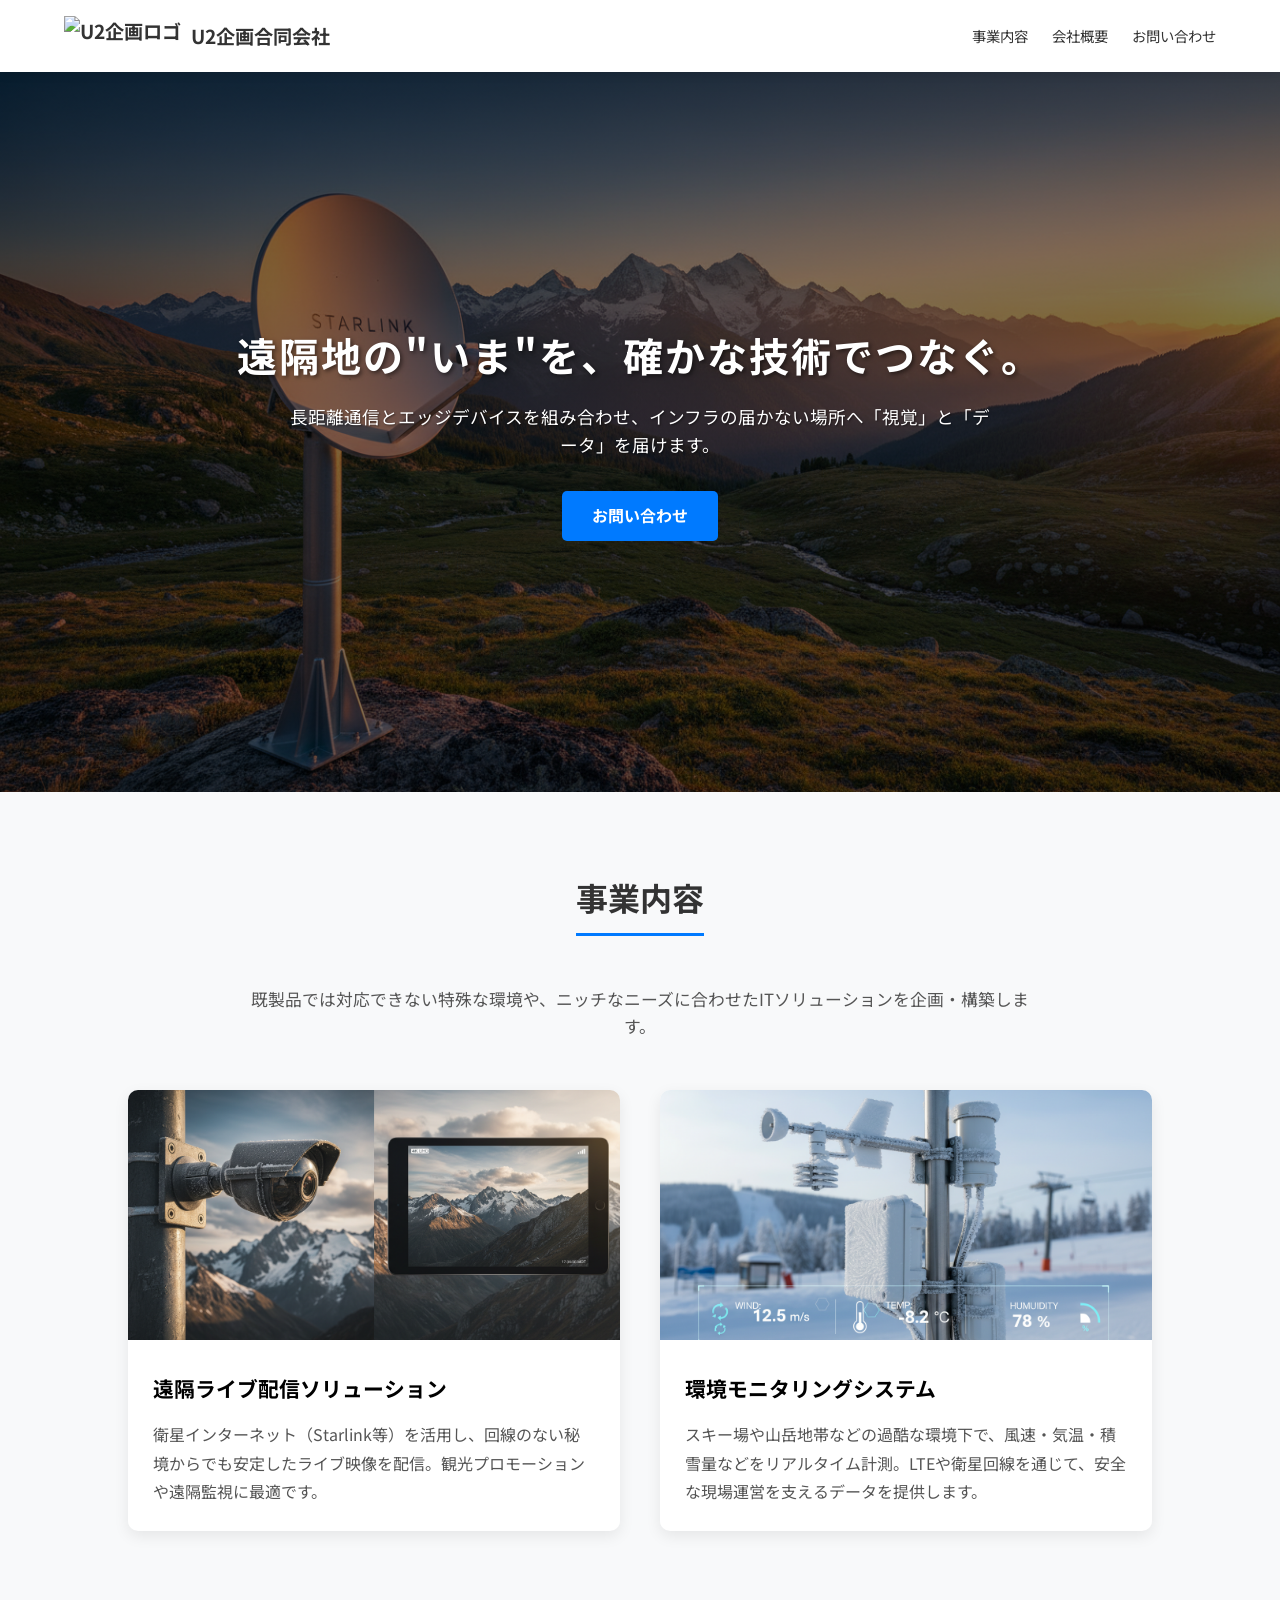
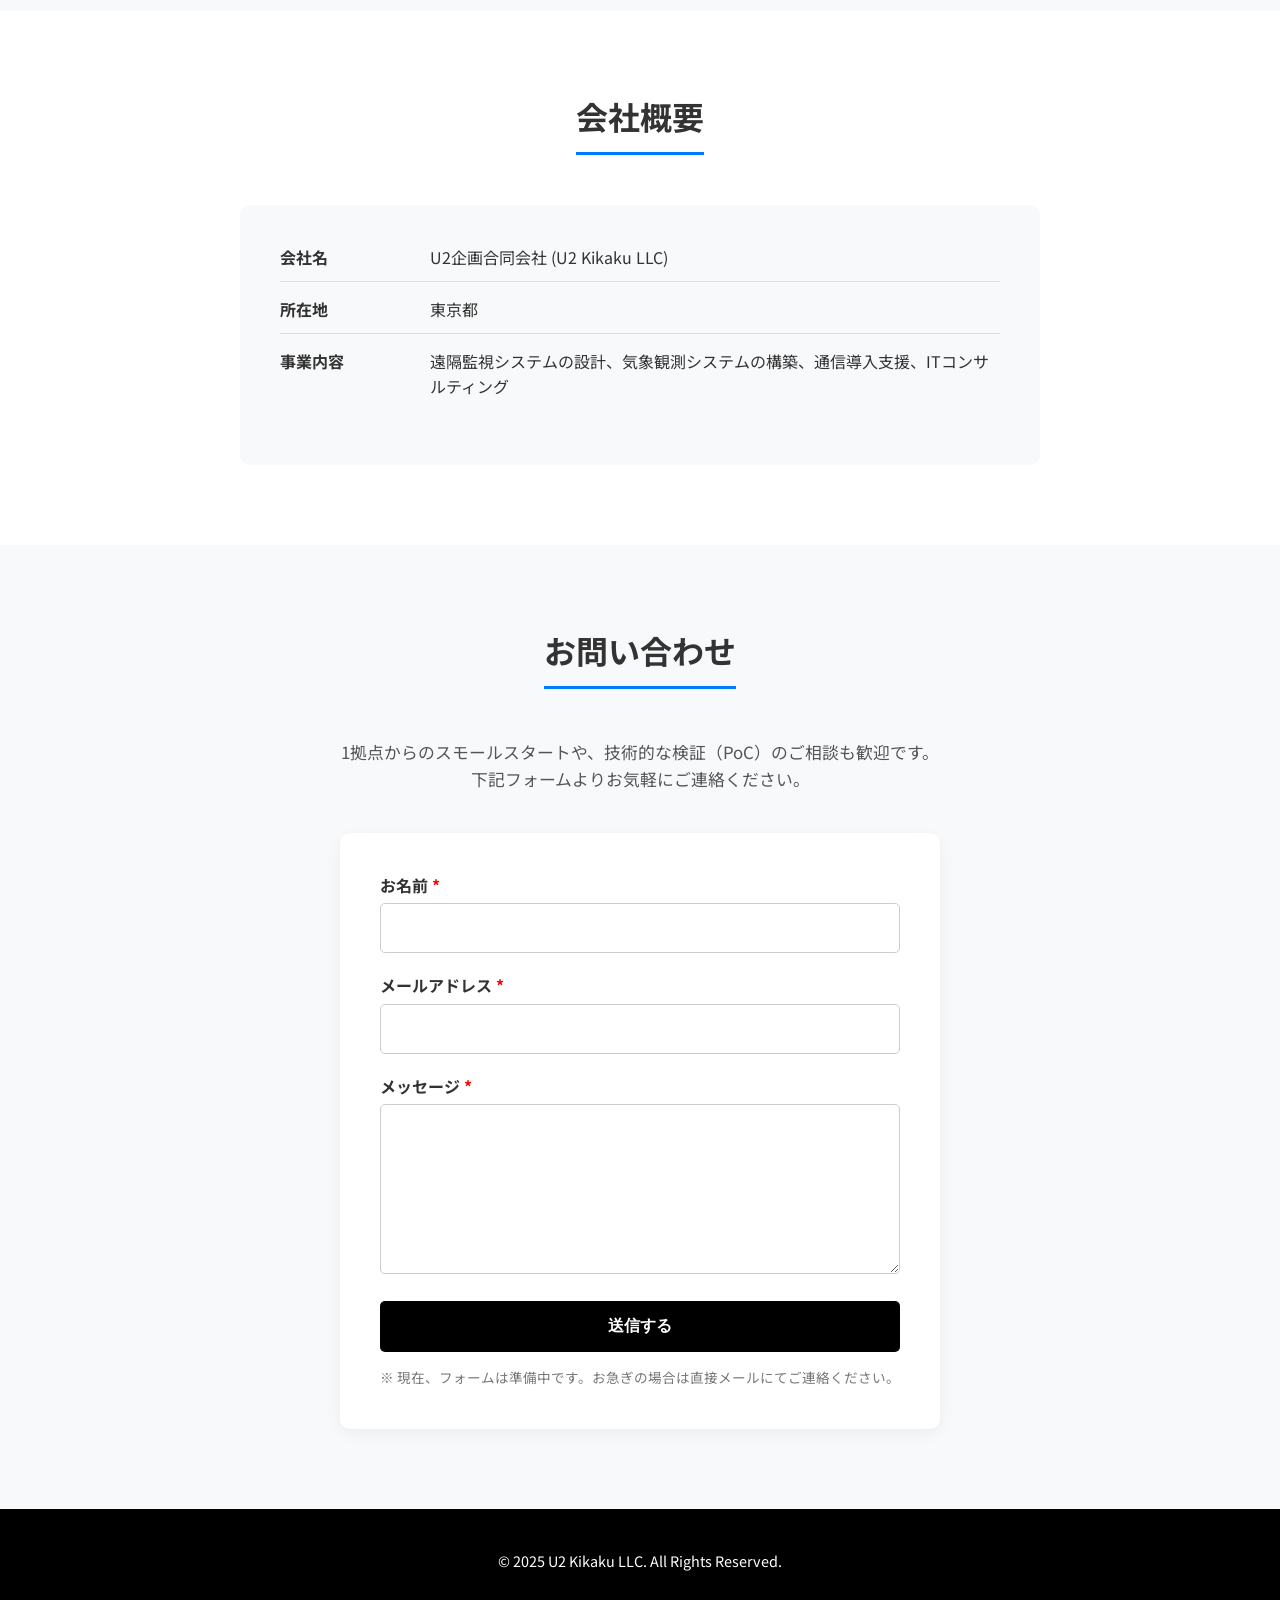
==== index.html @ 7c8ee4ed "Tweak Wording" ====
<!DOCTYPE html>
<html lang="ja">
<head>
    <meta charset="UTF-8">
    <meta name="viewport" content="width=device-width, initial-scale=1.0">
    <meta name="description" content="U2企画合同会社 - 遠隔地での長距離通信、ライブ配信、環境モニタリングシステムの企画・構築">
    <title>U2企画合同会社 | 遠隔映像・センサーソリューション</title>
    <link rel="preconnect" href="https://fonts.googleapis.com">
    <link rel="preconnect" href="https://fonts.gstatic.com" crossorigin>
    <link href="https://fonts.googleapis.com/css2?family=Noto+Sans+JP:wght@400;700&display=swap" rel="stylesheet">
    <style>
        :root {
            --primary-color: #000000;
            --accent-color: #007AFF;
            --text-color: #333;
            --light-bg: #f8f9fa;
        }

        * { margin: 0; padding: 0; box-sizing: border-box; }
        body { font-family: 'Noto Sans JP', sans-serif; line-height: 1.6; color: var(--text-color); scroll-behavior: smooth; }

        /* Header */
        header {
            display: flex;
            justify-content: space-between;
            align-items: center;
            padding: 1rem 5%;
            background: #fff;
            position: sticky;
            top: 0;
            z-index: 1000;
            box-shadow: 0 2px 10px rgba(0,0,0,0.1);
        }
        .logo-area { display: flex; align-items: center; gap: 10px; font-weight: bold; font-size: 1.2rem; }
        .logo-area img { height: 40px; }
        nav a { text-decoration: none; color: var(--text-color); margin-left: 20px; font-size: 0.9rem; transition: color 0.3s; }
        nav a:hover { color: var(--accent-color); }

        /* Hero */
        .hero {
            height: 80vh;
            background: linear-gradient(rgba(0,0,0,0.5), rgba(0,0,0,0.5)), url('generated_image_1766397433_0.png');
            background-size: cover;
            background-position: center;
            display: flex;
            flex-direction: column;
            justify-content: center;
            align-items: center;
            color: #fff;
            text-align: center;
            padding: 0 20px;
        }
        .hero h1 { font-size: 2.5rem; margin-bottom: 1rem; letter-spacing: 2px; text-shadow: 2px 2px 4px rgba(0,0,0,0.5); }
        .hero p { font-size: 1.1rem; max-width: 700px; margin-bottom: 2rem; text-shadow: 1px 1px 2px rgba(0,0,0,0.5); }
        .btn { background: var(--accent-color); color: #fff; padding: 12px 30px; text-decoration: none; border-radius: 5px; font-weight: bold; transition: 0.3s; display: inline-block; }
        .btn:hover { background: #0056b3; transform: translateY(-2px); box-shadow: 0 5px 15px rgba(0,122,255,0.3); }

        /* Sections */
        section { padding: 80px 10%; }
        .section-title { text-align: center; margin-bottom: 50px; }
        .section-title h2 { font-size: 2rem; display: inline-block; border-bottom: 3px solid var(--accent-color); padding-bottom: 10px; }
        .section-intro { text-align: center; max-width: 800px; margin: 0 auto 50px; font-size: 1.05rem; color: #555; }

        /* Services Grid */
        .services-grid { display: grid; grid-template-columns: repeat(auto-fit, minmax(300px, 1fr)); gap: 40px; }
        .service-card { background: #fff; border-radius: 10px; overflow: hidden; box-shadow: 0 5px 15px rgba(0,0,0,0.08); transition: 0.3s; }
        .service-card:hover { transform: translateY(-5px); box-shadow: 0 10px 25px rgba(0,0,0,0.15); }
        .service-img { width: 100%; height: 250px; object-fit: cover; }
        .service-content { padding: 25px; }
        .service-content h3 { margin-bottom: 15px; color: var(--primary-color); font-size: 1.3rem; }
        .service-content p { line-height: 1.8; color: #555; }

        /* About */
        #about { background: #fff; }
        .about-box { background: var(--light-bg); padding: 40px; border-radius: 10px; max-width: 800px; margin: 0 auto; }
        .about-row { display: flex; margin-bottom: 15px; border-bottom: 1px solid #ddd; padding-bottom: 10px; }
        .about-row:last-child { border-bottom: none; }
        .about-label { width: 150px; font-weight: bold; flex-shrink: 0; }
        .about-value { flex: 1; }

        /* Contact */
        #contact { background: var(--light-bg); }
        .contact-intro { text-align: center; max-width: 700px; margin: 0 auto 40px; font-size: 1.05rem; color: #555; }
        .contact-form { max-width: 600px; margin: 0 auto; background: #fff; padding: 40px; border-radius: 10px; box-shadow: 0 5px 15px rgba(0,0,0,0.05); }
        .form-group { margin-bottom: 20px; }
        .form-group label { display: block; margin-bottom: 5px; font-weight: bold; }
        .form-group input, .form-group textarea { width: 100%; padding: 12px; border: 1px solid #ccc; border-radius: 5px; font-family: 'Noto Sans JP', sans-serif; font-size: 1rem; transition: border-color 0.3s; }
        .form-group input:focus, .form-group textarea:focus { outline: none; border-color: var(--accent-color); }
        .submit-btn { width: 100%; background: var(--primary-color); color: #fff; border: none; padding: 15px; border-radius: 5px; cursor: pointer; font-size: 1rem; font-weight: bold; transition: 0.3s; }
        .submit-btn:hover { background: #333; }
        .form-note { margin-top: 15px; font-size: 0.85rem; color: #777; text-align: center; }

        footer { text-align: center; padding: 40px; background: var(--primary-color); color: #fff; font-size: 0.9rem; }

        @media (max-width: 768px) {
            header { flex-direction: column; gap: 15px; padding: 1rem; }
            nav { display: flex; gap: 15px; }
            nav a { margin-left: 0; }
            .hero h1 { font-size: 1.8rem; }
            .hero p { font-size: 1rem; }
            section { padding: 60px 5%; }
            .about-row { flex-direction: column; }
            .about-label { width: 100%; margin-bottom: 5px; }
            .contact-form { padding: 30px 20px; }
        }
    </style>
</head>
<body>

    <header>
        <div class="logo-area">
            <img src="Logo.png" alt="U2企画ロゴ">
            <span>U2企画合同会社</span>
        </div>
        <nav>
            <a href="#services">事業内容</a>
            <a href="#about">会社概要</a>
            <a href="#contact">お問い合わせ</a>
        </nav>
    </header>

    <section class="hero">
        <h1>遠隔地の"いま"を、確かな技術でつなぐ。</h1>
        <p>長距離通信とエッジデバイスを組み合わせ、インフラの届かない場所へ「視覚」と「データ」を届けます。</p>
        <a href="#contact" class="btn">お問い合わせ</a>
    </section>

    <section id="services" style="background-color: var(--light-bg);">
        <div class="section-title">
            <h2>事業内容</h2>
        </div>
        <p class="section-intro">既製品では対応できない特殊な環境や、ニッチなニーズに合わせたITソリューションを企画・構築します。</p>
        <div class="services-grid">
            <!-- Service 1 -->
            <div class="service-card">
                <img src="generated_image_1766397460_0.png" alt="遠隔ライブ配信" class="service-img">
                <div class="service-content">
                    <h3>遠隔ライブ配信ソリューション</h3>
                    <p>衛星インターネット（Starlink等）を活用し、回線のない秘境からでも安定したライブ映像を配信。観光プロモーションや遠隔監視に最適です。</p>
                </div>
            </div>
            <!-- Service 2 -->
            <div class="service-card">
                <img src="generated_image_1766397485_0.png" alt="環境モニタリング" class="service-img">
                <div class="service-content">
                    <h3>環境モニタリングシステム</h3>
                    <p>スキー場や山岳地帯などの過酷な環境下で、風速・気温・積雪量などをリアルタイム計測。LTEや衛星回線を通じて、安全な現場運営を支えるデータを提供します。</p>
                </div>
            </div>
        </div>
    </section>

    <section id="about">
        <div class="section-title">
            <h2>会社概要</h2>
        </div>
        <div class="about-box">
            <div class="about-row">
                <div class="about-label">会社名</div>
                <div class="about-value">U2企画合同会社 (U2 Kikaku LLC)</div>
            </div>
            <div class="about-row">
                <div class="about-label">所在地</div>
                <div class="about-value">東京都</div>
            </div>
            <div class="about-row">
                <div class="about-label">事業内容</div>
                <div class="about-value">遠隔監視システムの設計、気象観測システムの構築、通信導入支援、ITコンサルティング</div>
            </div>
        </div>
    </section>

    <section id="contact">
        <div class="section-title">
            <h2>お問い合わせ</h2>
        </div>
        <p class="contact-intro">1拠点からのスモールスタートや、技術的な検証（PoC）のご相談も歓迎です。<br>下記フォームよりお気軽にご連絡ください。</p>
        <div class="contact-form">
            <form action="#" method="post">
                <div class="form-group">
                    <label for="name">お名前 <span style="color: red;">*</span></label>
                    <input type="text" id="name" name="name" required>
                </div>
                <div class="form-group">
                    <label for="email">メールアドレス <span style="color: red;">*</span></label>
                    <input type="email" id="email" name="email" required>
                </div>
                <div class="form-group">
                    <label for="message">メッセージ <span style="color: red;">*</span></label>
                    <textarea id="message" name="message" rows="6" required></textarea>
                </div>
                <button type="submit" class="submit-btn">送信する</button>
                <p class="form-note">※ 現在、フォームは準備中です。お急ぎの場合は直接メールにてご連絡ください。</p>
            </form>
        </div>
    </section>

    <footer>
        <p>© 2025 U2 Kikaku LLC. All Rights Reserved.</p>
    </footer>

</body>
</html>
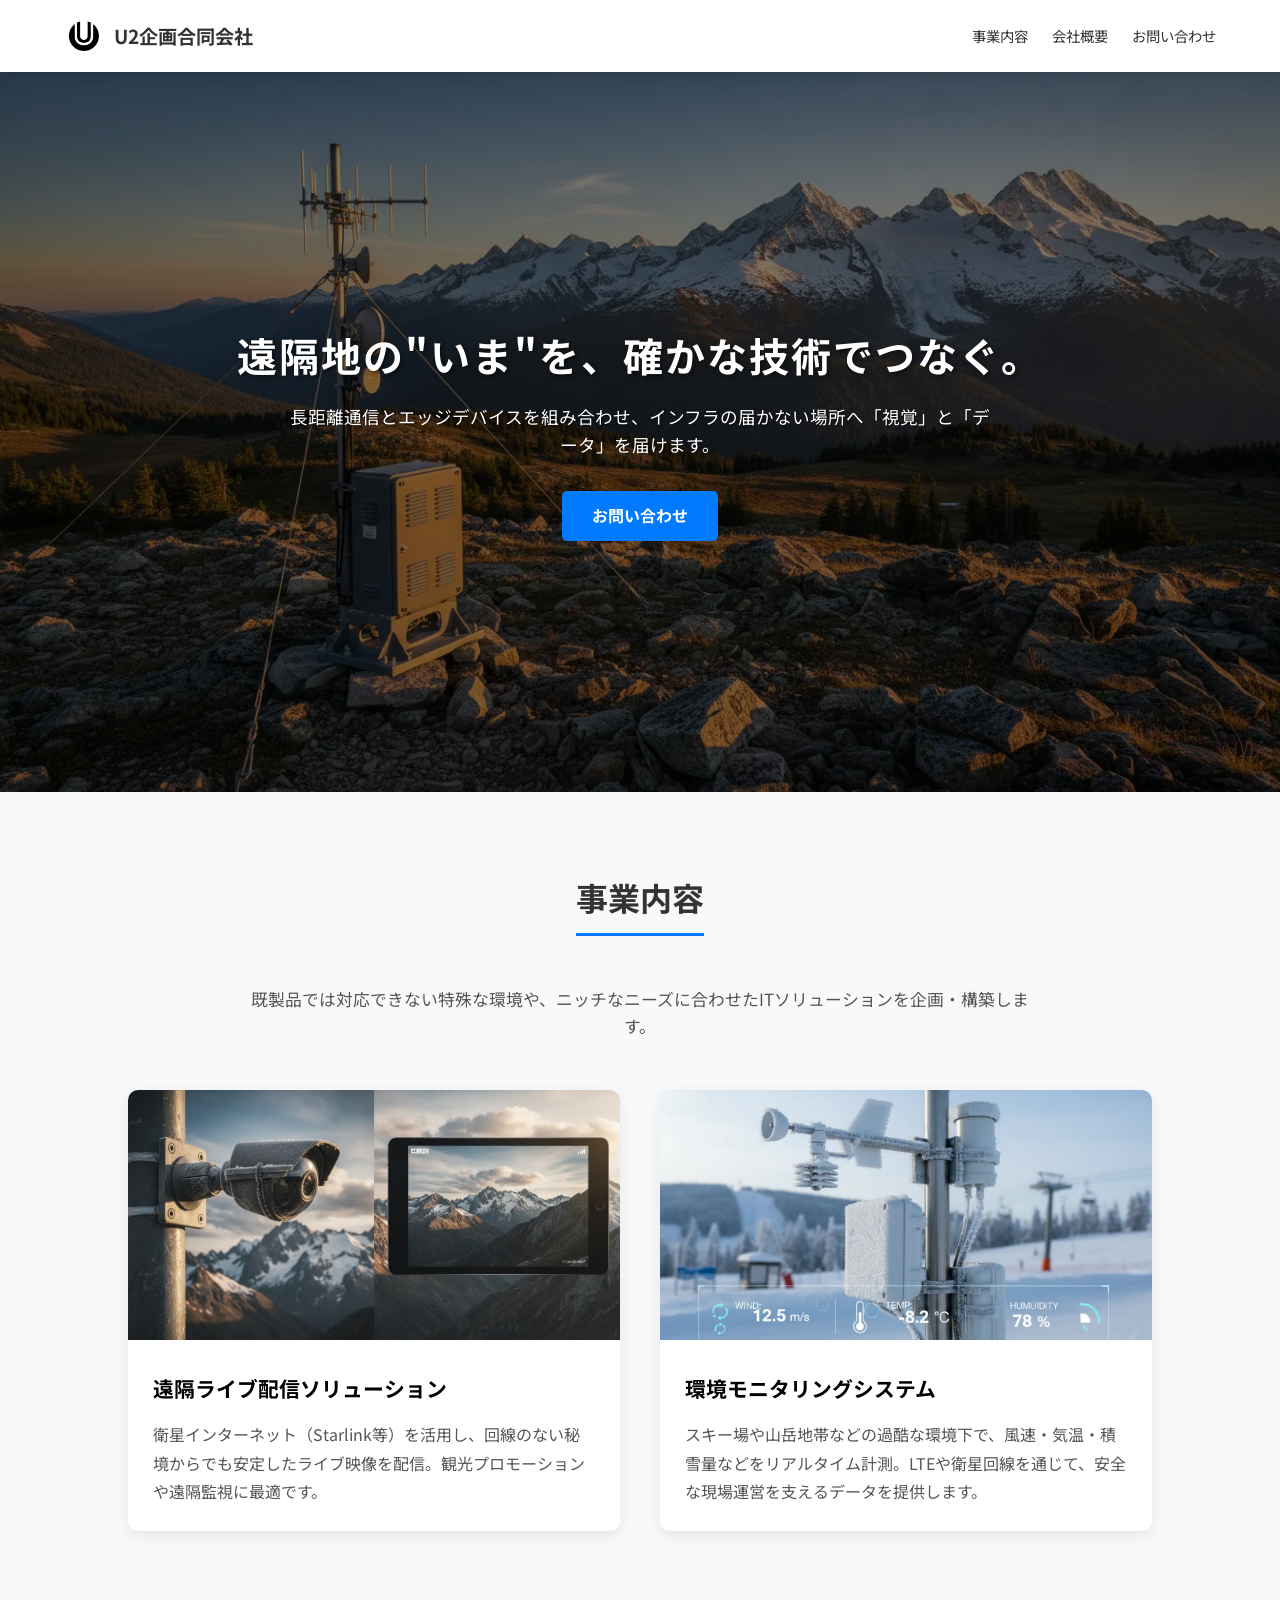
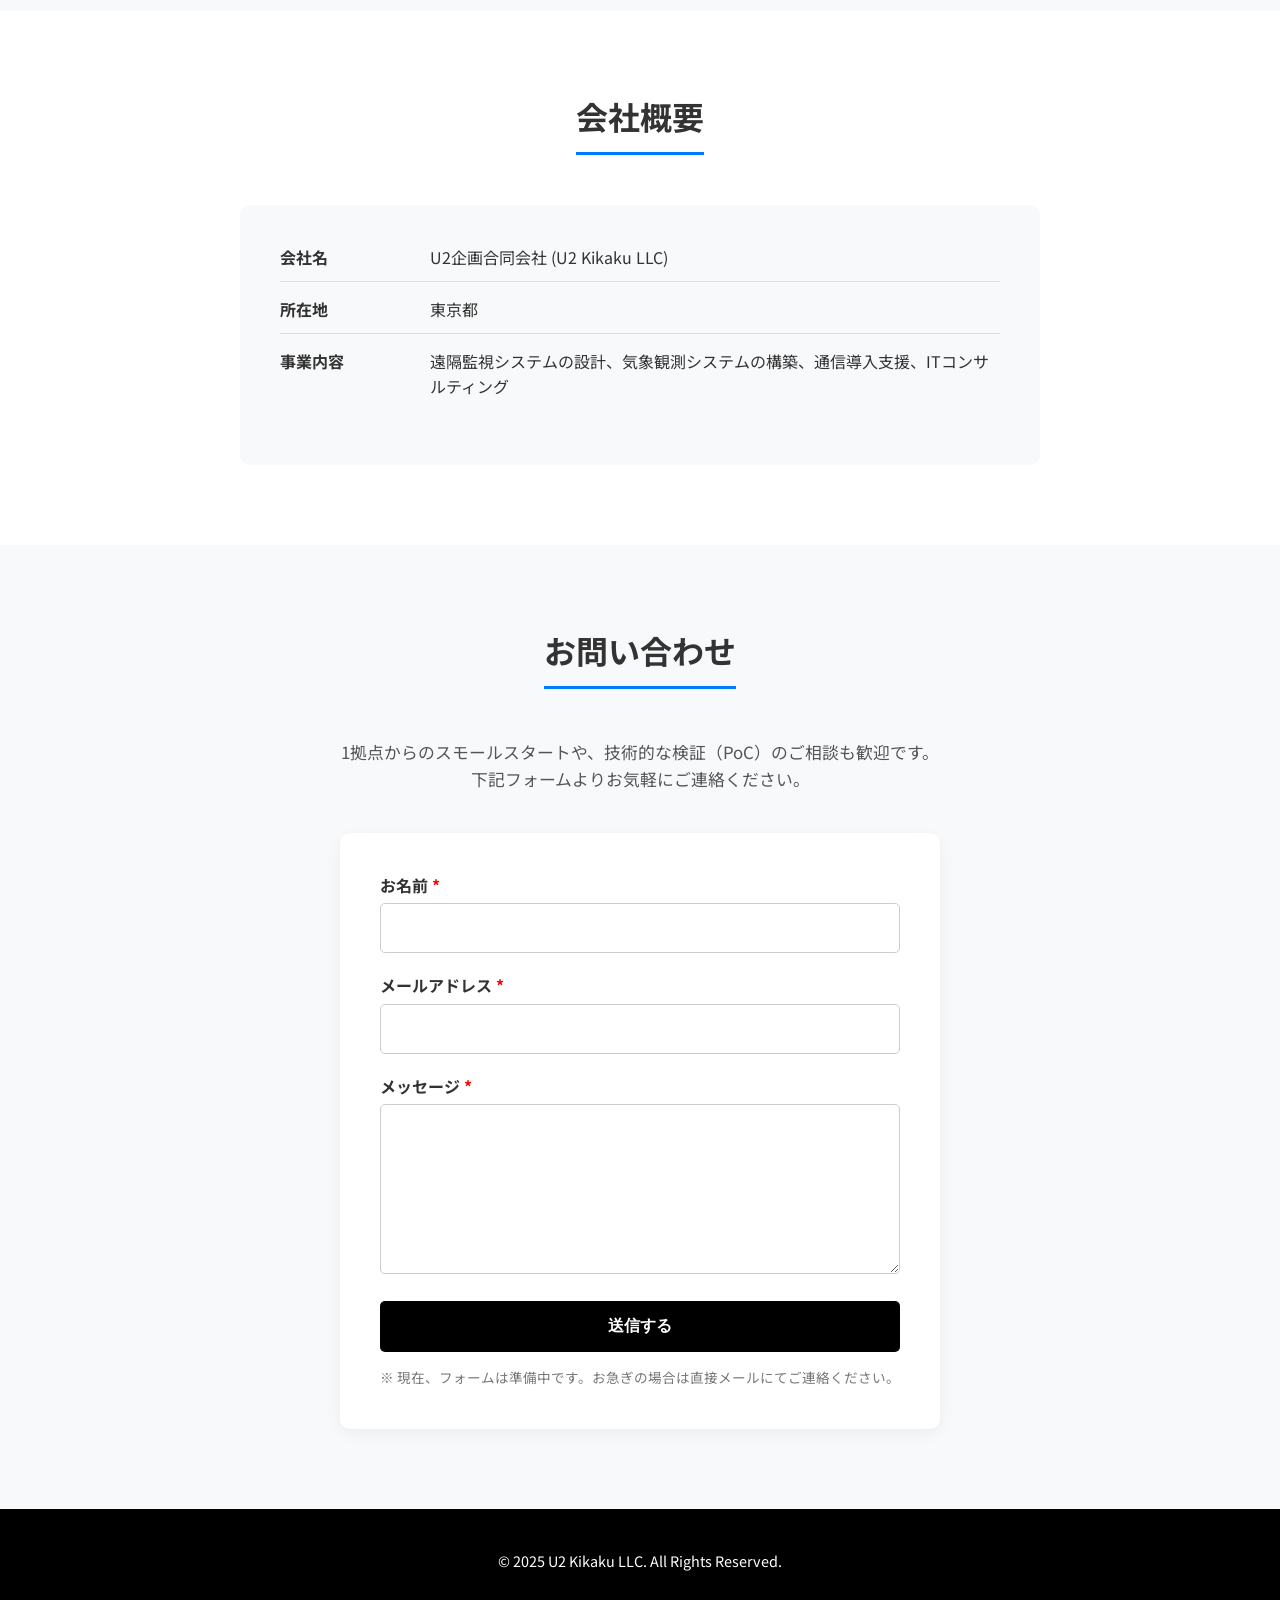
==== commit 4830d143: "Update index.html" ====
--- a/index.html
+++ b/index.html
@@ -39,7 +39,7 @@
         /* Hero */
         .hero {
             height: 80vh;
-            background: linear-gradient(rgba(0,0,0,0.5), rgba(0,0,0,0.5)), url('generated_image_1766397433_0.png');
+            background: linear-gradient(rgba(0,0,0,0.5), rgba(0,0,0,0.5)), url('Hero.webp');
             background-size: cover;
             background-position: center;
             display: flex;
@@ -109,7 +109,7 @@
 
     <header>
         <div class="logo-area">
-            <img src="Logo.png" alt="U2企画ロゴ">
+            <img src="Logo.webp" alt="U2企画ロゴ">
             <span>U2企画合同会社</span>
         </div>
         <nav>
@@ -133,7 +133,7 @@
         <div class="services-grid">
             <!-- Service 1 -->
             <div class="service-card">
-                <img src="generated_image_1766397460_0.png" alt="遠隔ライブ配信" class="service-img">
+                <img src="Camera.webp" alt="遠隔ライブ配信" class="service-img">
                 <div class="service-content">
                     <h3>遠隔ライブ配信ソリューション</h3>
                     <p>衛星インターネット（Starlink等）を活用し、回線のない秘境からでも安定したライブ映像を配信。観光プロモーションや遠隔監視に最適です。</p>
@@ -141,7 +141,7 @@
             </div>
             <!-- Service 2 -->
             <div class="service-card">
-                <img src="generated_image_1766397485_0.png" alt="環境モニタリング" class="service-img">
+                <img src="Weather.webp" alt="環境モニタリング" class="service-img">
                 <div class="service-content">
                     <h3>環境モニタリングシステム</h3>
                     <p>スキー場や山岳地帯などの過酷な環境下で、風速・気温・積雪量などをリアルタイム計測。LTEや衛星回線を通じて、安全な現場運営を支えるデータを提供します。</p>
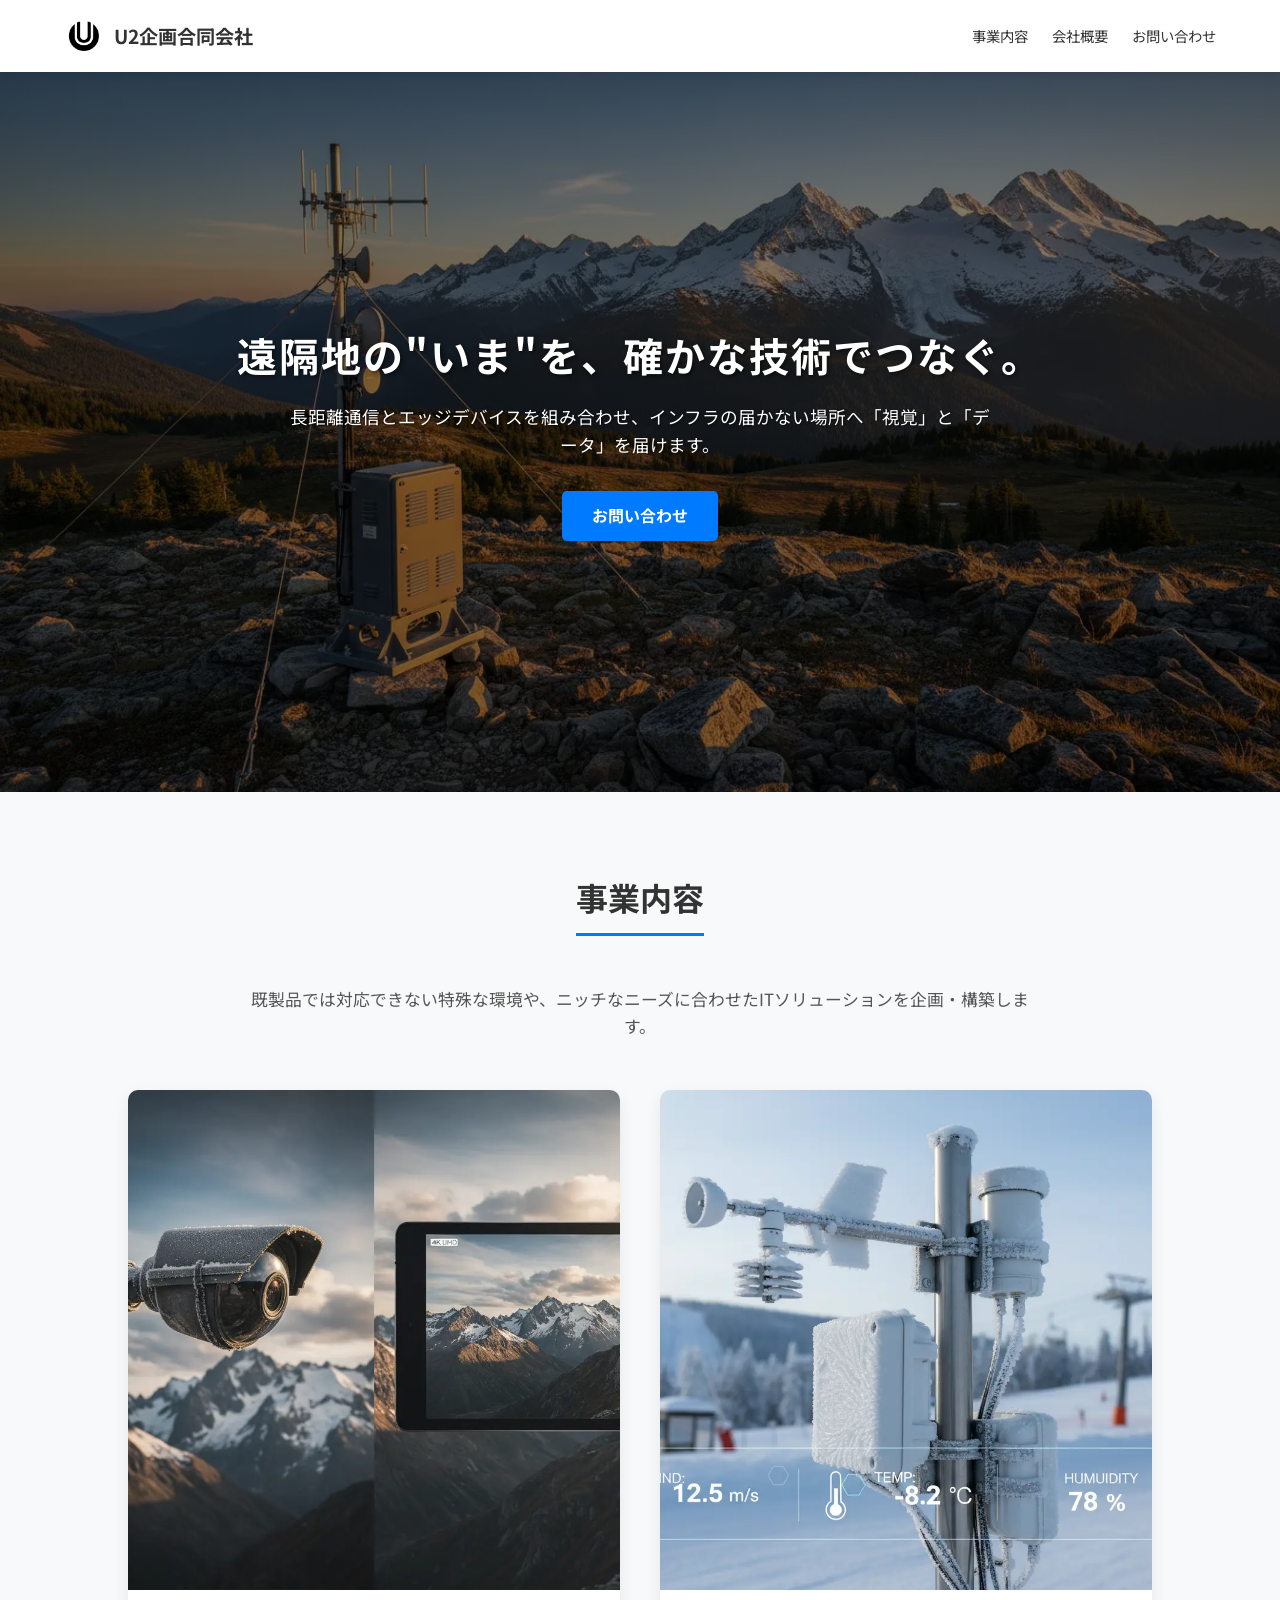
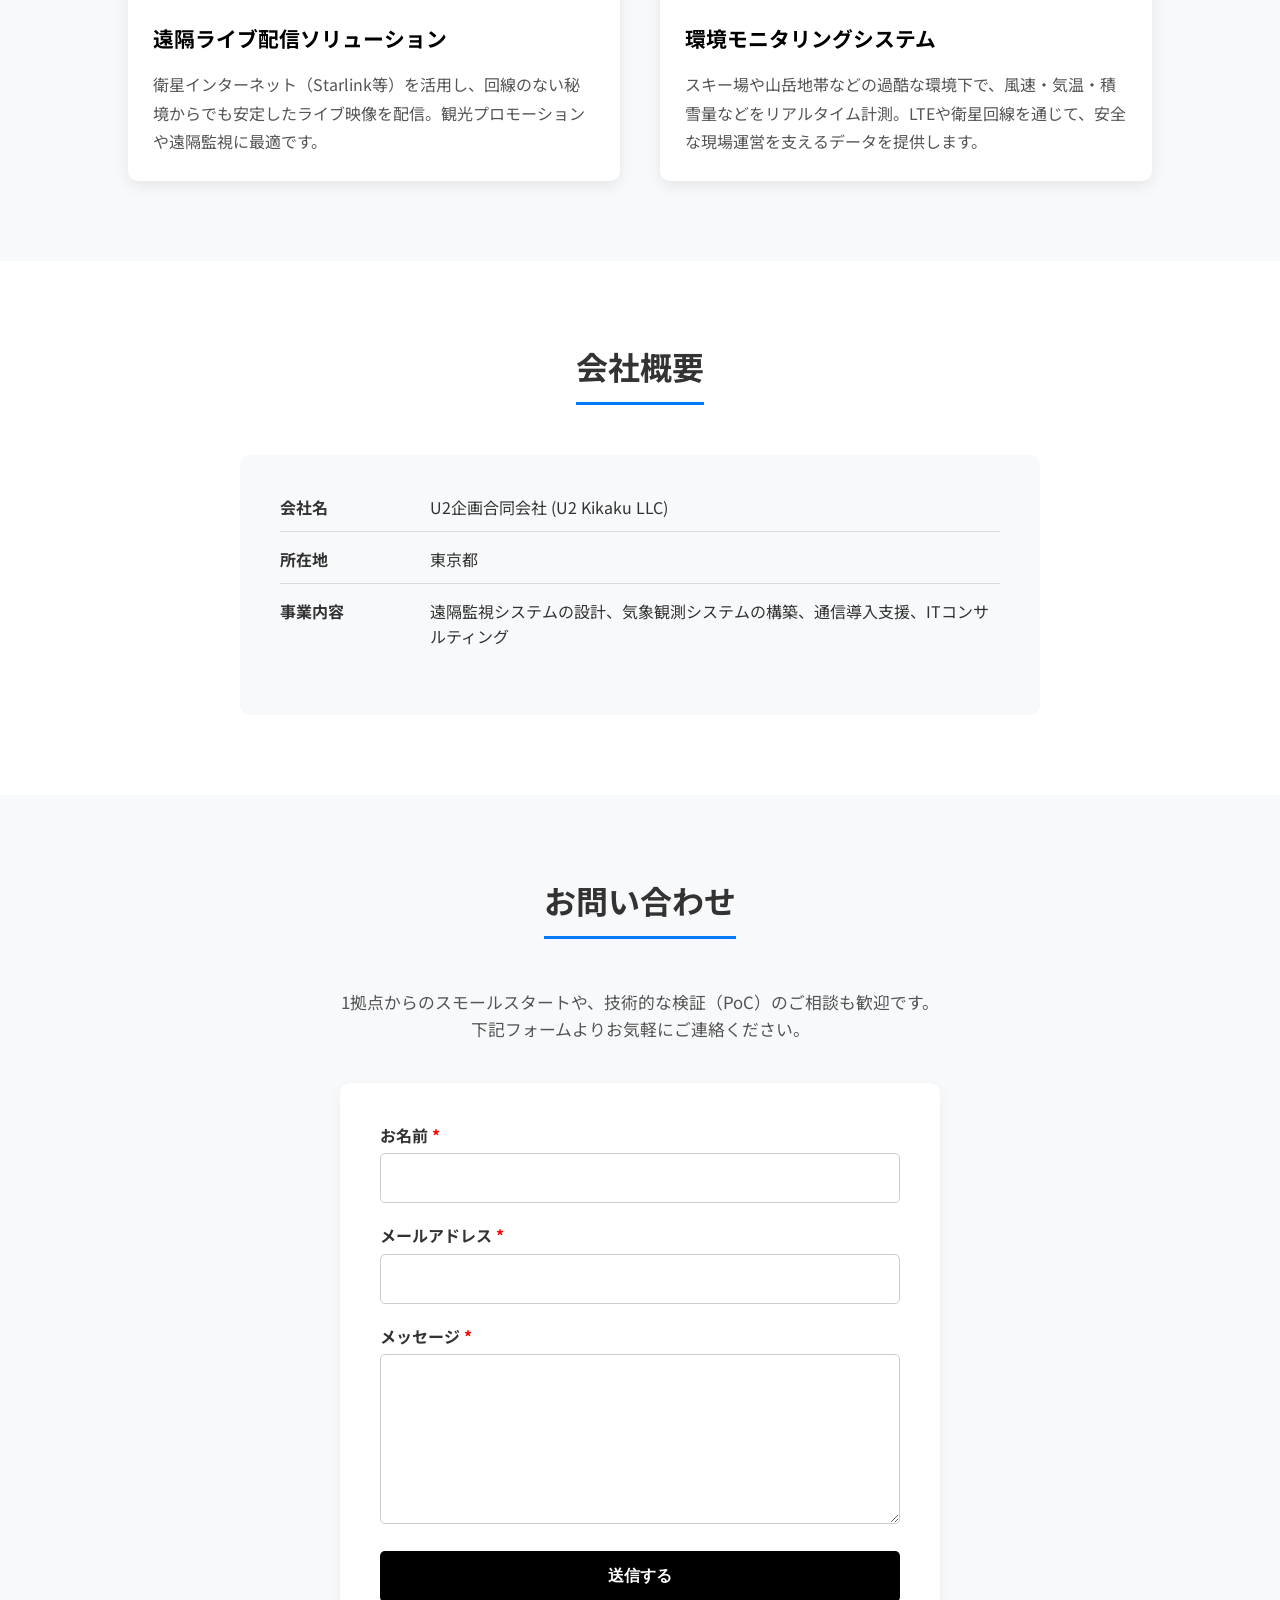
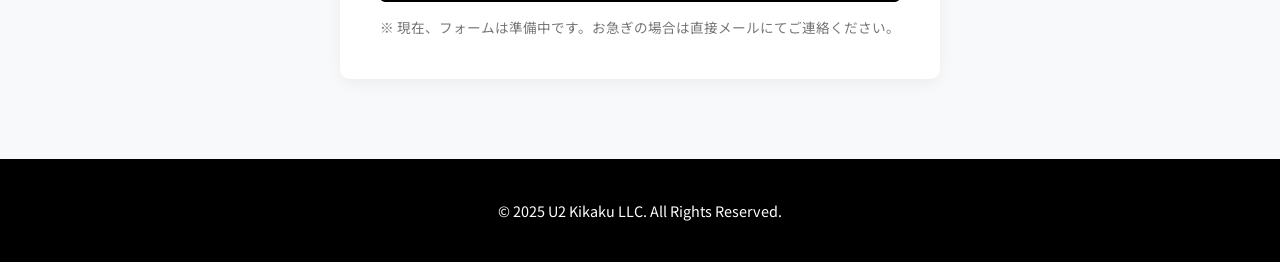
==== commit 34a35db9: "Update index.html" ====
--- a/index.html
+++ b/index.html
@@ -65,7 +65,7 @@
         .services-grid { display: grid; grid-template-columns: repeat(auto-fit, minmax(300px, 1fr)); gap: 40px; }
         .service-card { background: #fff; border-radius: 10px; overflow: hidden; box-shadow: 0 5px 15px rgba(0,0,0,0.08); transition: 0.3s; }
         .service-card:hover { transform: translateY(-5px); box-shadow: 0 10px 25px rgba(0,0,0,0.15); }
-        .service-img { width: 100%; height: 250px; object-fit: cover; }
+        .service-img { width: 100%; height: 500px; object-fit: cover; }
         .service-content { padding: 25px; }
         .service-content h3 { margin-bottom: 15px; color: var(--primary-color); font-size: 1.3rem; }
         .service-content p { line-height: 1.8; color: #555; }
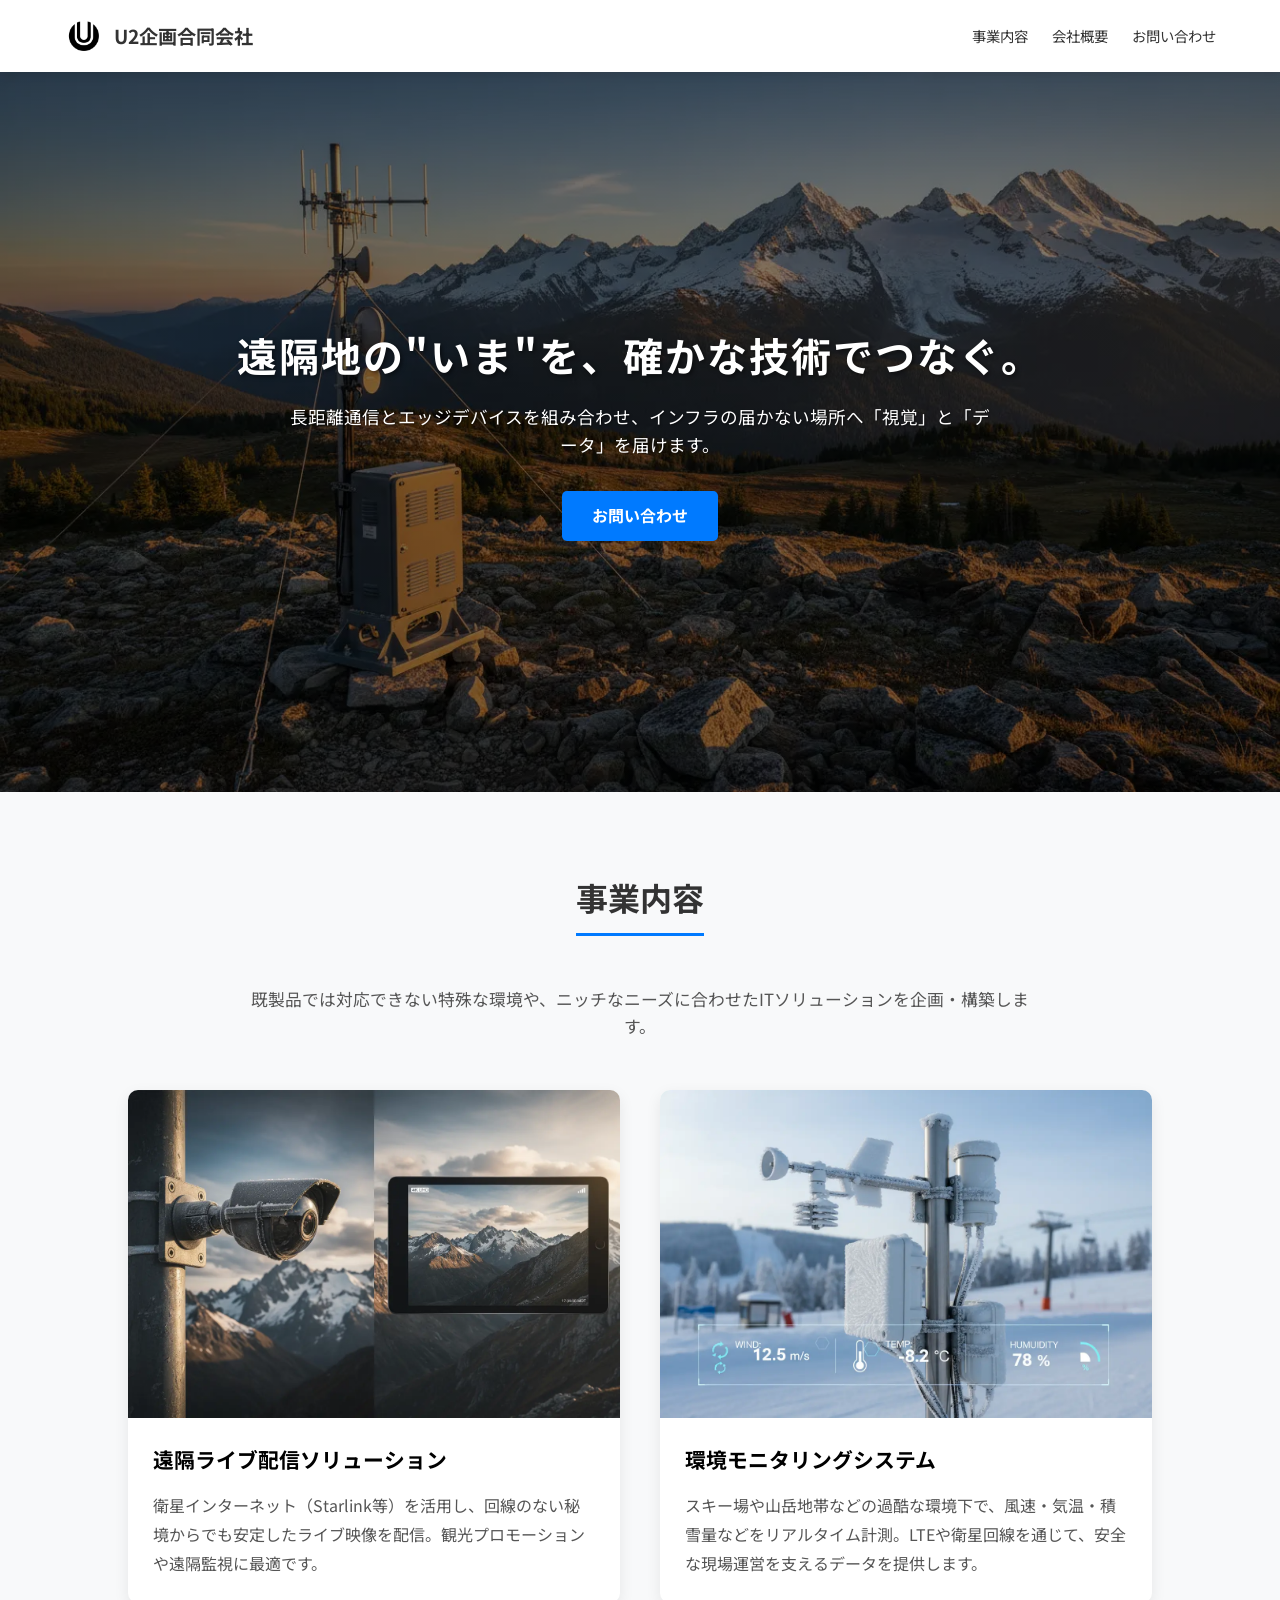
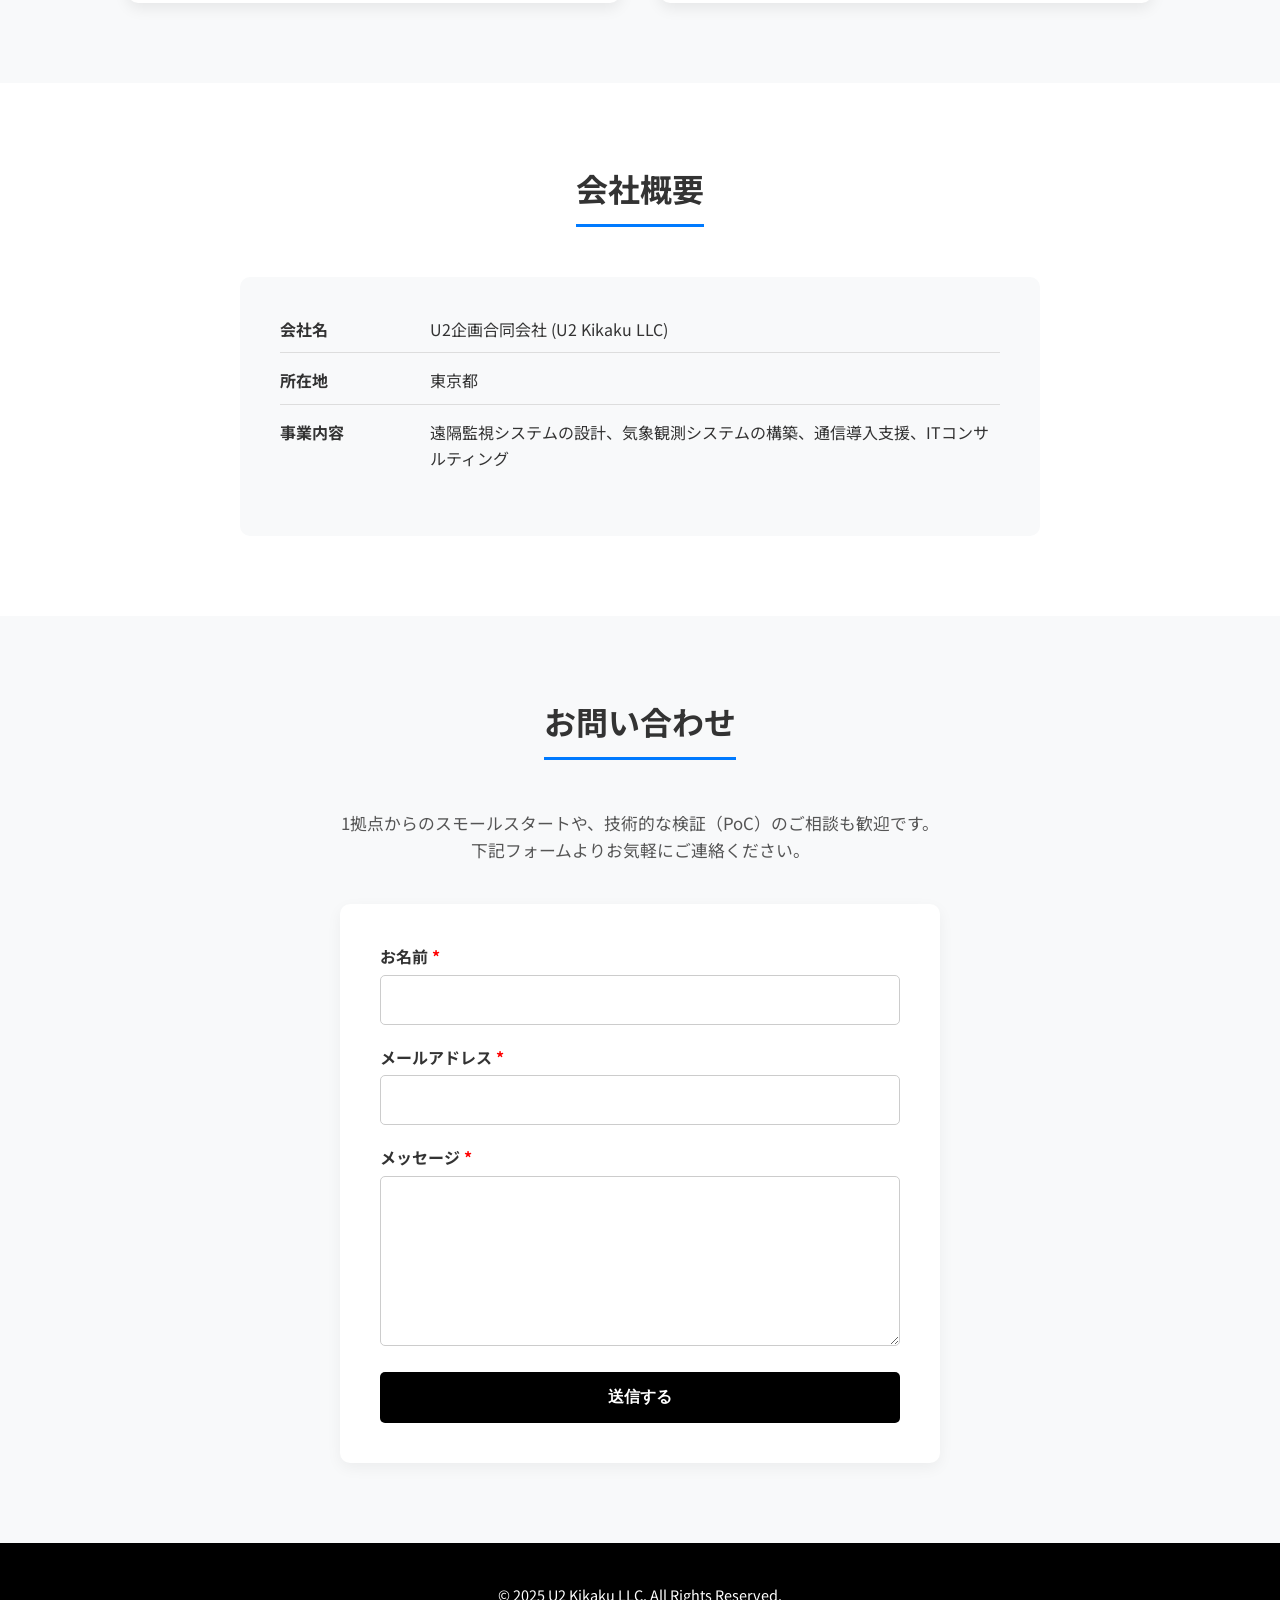
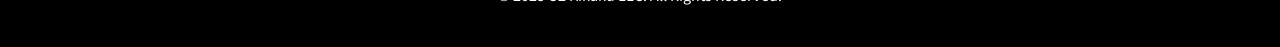
==== commit 1841cbe4: "Adjust image sizes" ====
--- a/index.html
+++ b/index.html
@@ -5,6 +5,10 @@
     <meta name="viewport" content="width=device-width, initial-scale=1.0">
     <meta name="description" content="U2企画合同会社 - 遠隔地での長距離通信、ライブ配信、環境モニタリングシステムの企画・構築">
     <title>U2企画合同会社 | 遠隔映像・センサーソリューション</title>
+    
+    <!-- Favicon -->
+    <link rel="icon" type="image/x-icon" href="favicon.ico">
+    
     <link rel="preconnect" href="https://fonts.googleapis.com">
     <link rel="preconnect" href="https://fonts.gstatic.com" crossorigin>
     <link href="https://fonts.googleapis.com/css2?family=Noto+Sans+JP:wght@400;700&display=swap" rel="stylesheet">
@@ -65,7 +69,14 @@
         .services-grid { display: grid; grid-template-columns: repeat(auto-fit, minmax(300px, 1fr)); gap: 40px; }
         .service-card { background: #fff; border-radius: 10px; overflow: hidden; box-shadow: 0 5px 15px rgba(0,0,0,0.08); transition: 0.3s; }
         .service-card:hover { transform: translateY(-5px); box-shadow: 0 10px 25px rgba(0,0,0,0.15); }
-        .service-img { width: 100%; height: 500px; object-fit: cover; }
+
+        /* Adjusted image style to avoid excessive cropping */
+        .service-img {
+            width: 100%;
+            height: auto;           /* keep natural aspect ratio on desktop */
+            display: block;
+        }
+
         .service-content { padding: 25px; }
         .service-content h3 { margin-bottom: 15px; color: var(--primary-color); font-size: 1.3rem; }
         .service-content p { line-height: 1.8; color: #555; }
@@ -94,7 +105,7 @@
 
         @media (max-width: 768px) {
             header { flex-direction: column; gap: 15px; padding: 1rem; }
-            nav { display: flex; gap: 15px; }
+            nav { display: flex; gap: 15px; flex-wrap: wrap; justify-content: center; }
             nav a { margin-left: 0; }
             .hero h1 { font-size: 1.8rem; }
             .hero p { font-size: 1rem; }
@@ -102,6 +113,19 @@
             .about-row { flex-direction: column; }
             .about-label { width: 100%; margin-bottom: 5px; }
             .contact-form { padding: 30px 20px; }
+
+            /* On mobile, prevent vertical cropping by constraining max-height
+               and showing full image using object-fit: contain inside a wrapper */
+            .service-card {
+                display: flex;
+                flex-direction: column;
+            }
+            .service-card img.service-img {
+                max-height: 260px;
+                width: 100%;
+                object-fit: contain;  /* show whole image, may add top/bottom bars */
+                background-color: #000; /* optional: gives a "letterbox" feel */
+            }
         }
     </style>
 </head>
@@ -174,23 +198,28 @@
         <div class="section-title">
             <h2>お問い合わせ</h2>
         </div>
-        <p class="contact-intro">1拠点からのスモールスタートや、技術的な検証（PoC）のご相談も歓迎です。<br>下記フォームよりお気軽にご連絡ください。</p>
+        <p class="contact-intro">
+            1拠点からのスモールスタートや、技術的な検証（PoC）のご相談も歓迎です。<br>
+            下記フォームよりお気軽にご連絡ください。
+        </p>
         <div class="contact-form">
-            <form action="#" method="post">
+            <!-- Formspree: replace YOUR_FORM_ID -->
+            <form action="https://formspree.io/f/YOUR_FORM_ID" method="POST">
                 <div class="form-group">
                     <label for="name">お名前 <span style="color: red;">*</span></label>
-                    <input type="text" id="name" name="name" required>
+                    <input type="text" id="name" name="お名前" required>
                 </div>
                 <div class="form-group">
                     <label for="email">メールアドレス <span style="color: red;">*</span></label>
-                    <input type="email" id="email" name="email" required>
+                    <input type="email" id="email" name="_replyto" required>
                 </div>
                 <div class="form-group">
                     <label for="message">メッセージ <span style="color: red;">*</span></label>
-                    <textarea id="message" name="message" rows="6" required></textarea>
-                </div>
+                    <textarea id="message" name="メッセージ" rows="6" required></textarea>
+                </div>
+                <!-- Optional: subject field for Formspree -->
+                <input type="hidden" name="_subject" value="U2企画ホームページからのお問い合わせ">
                 <button type="submit" class="submit-btn">送信する</button>
-                <p class="form-note">※ 現在、フォームは準備中です。お急ぎの場合は直接メールにてご連絡ください。</p>
             </form>
         </div>
     </section>
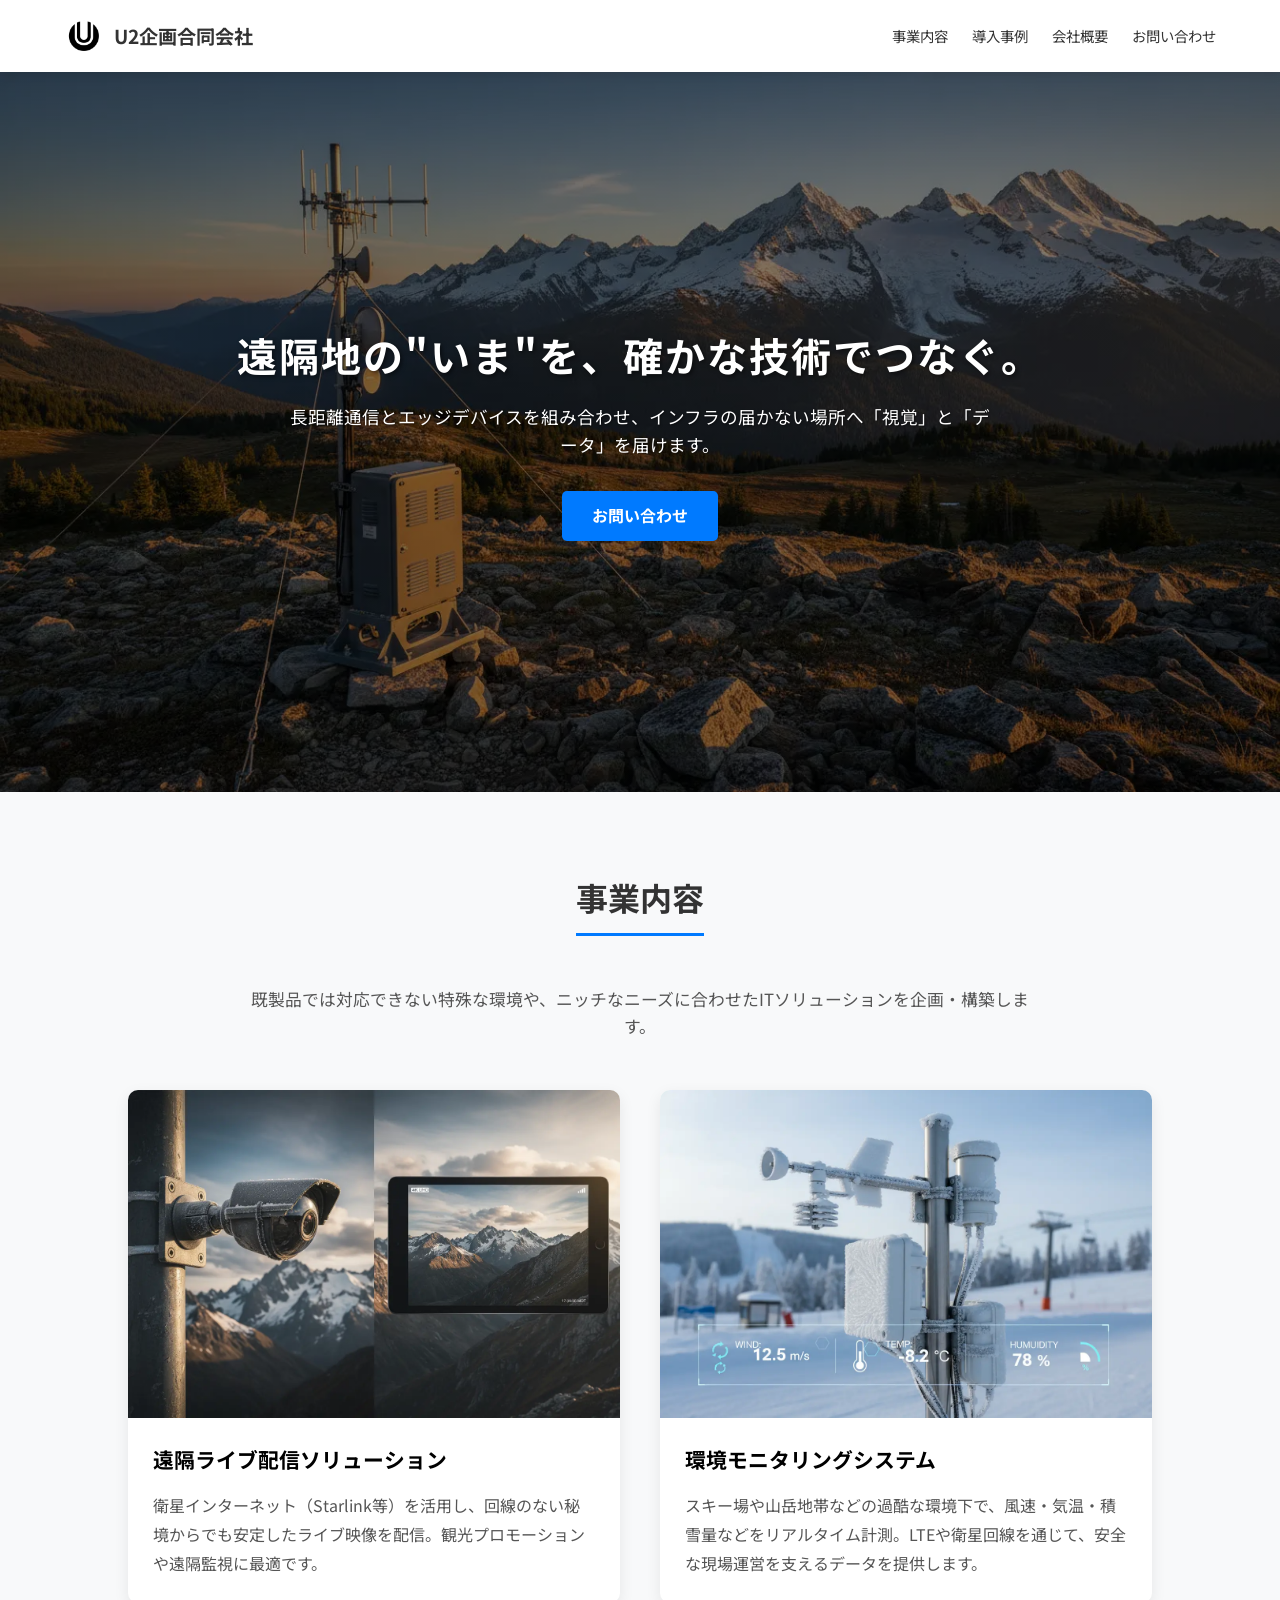
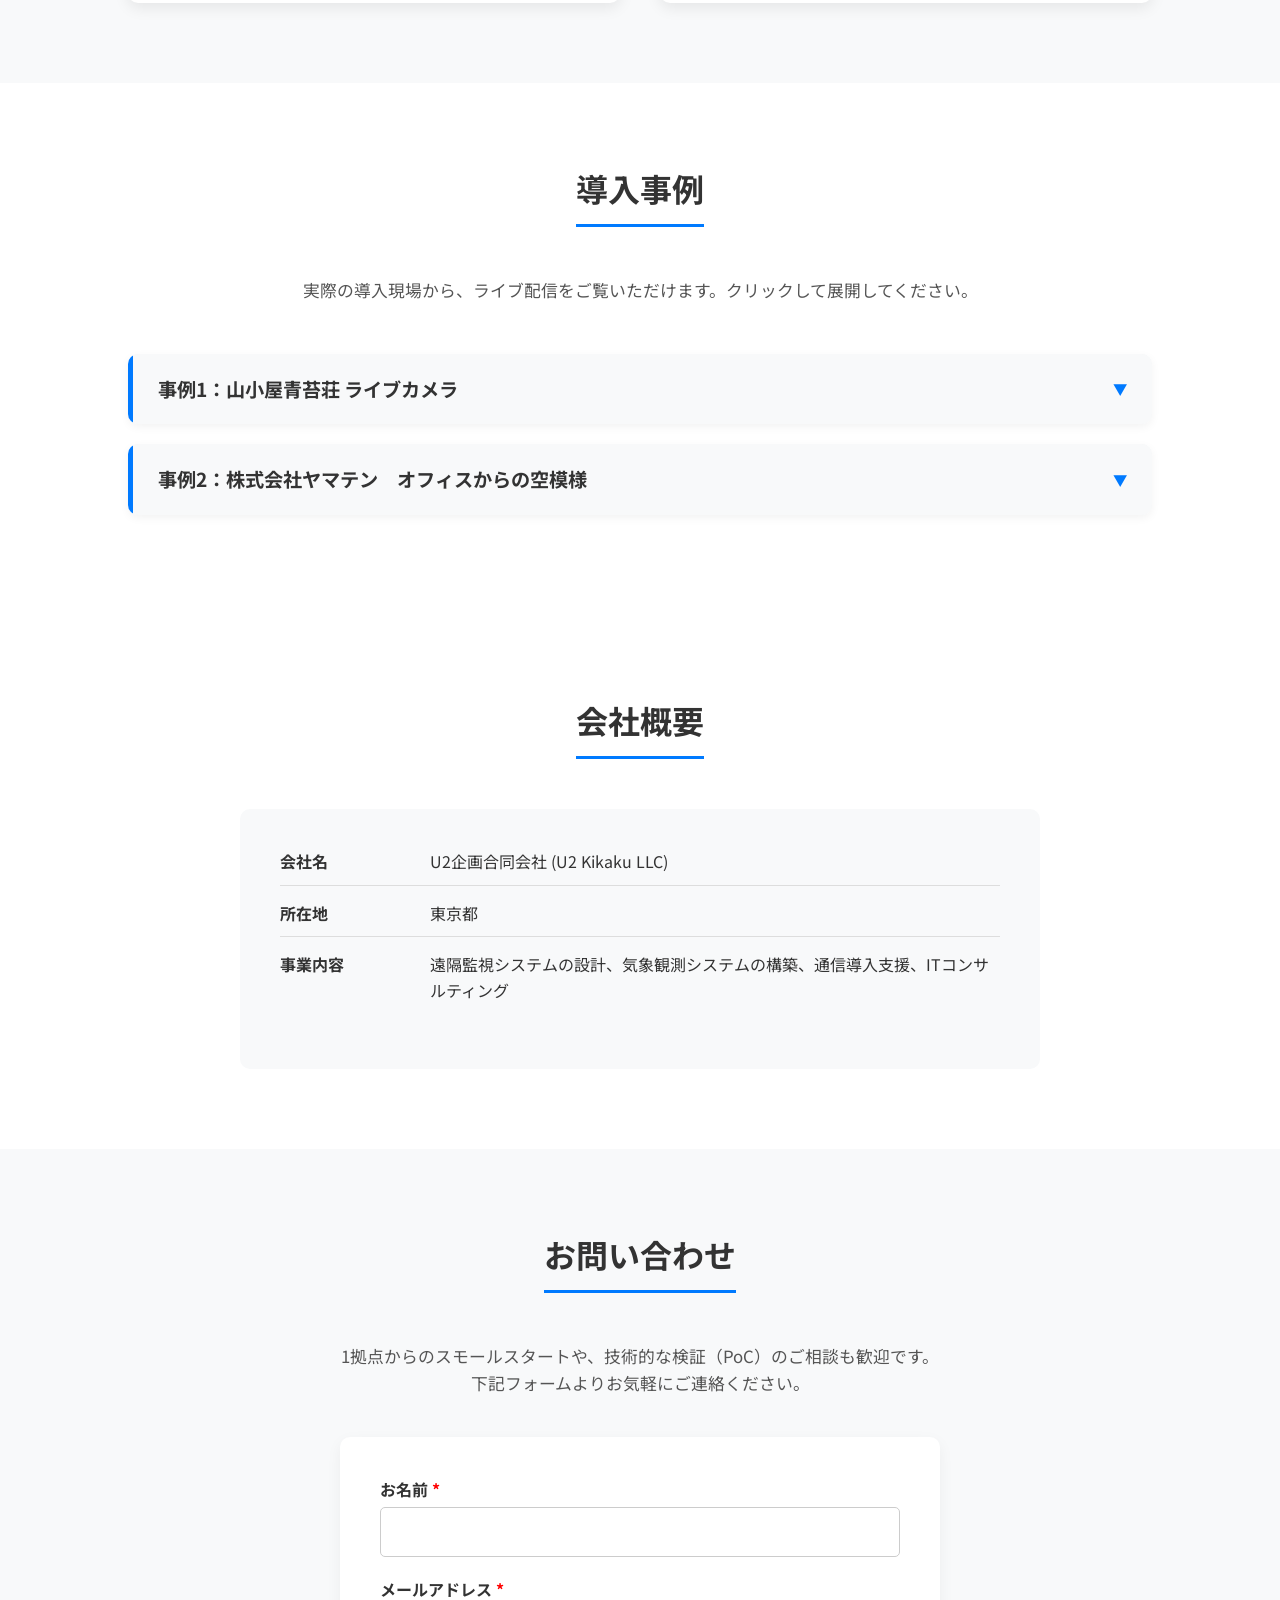
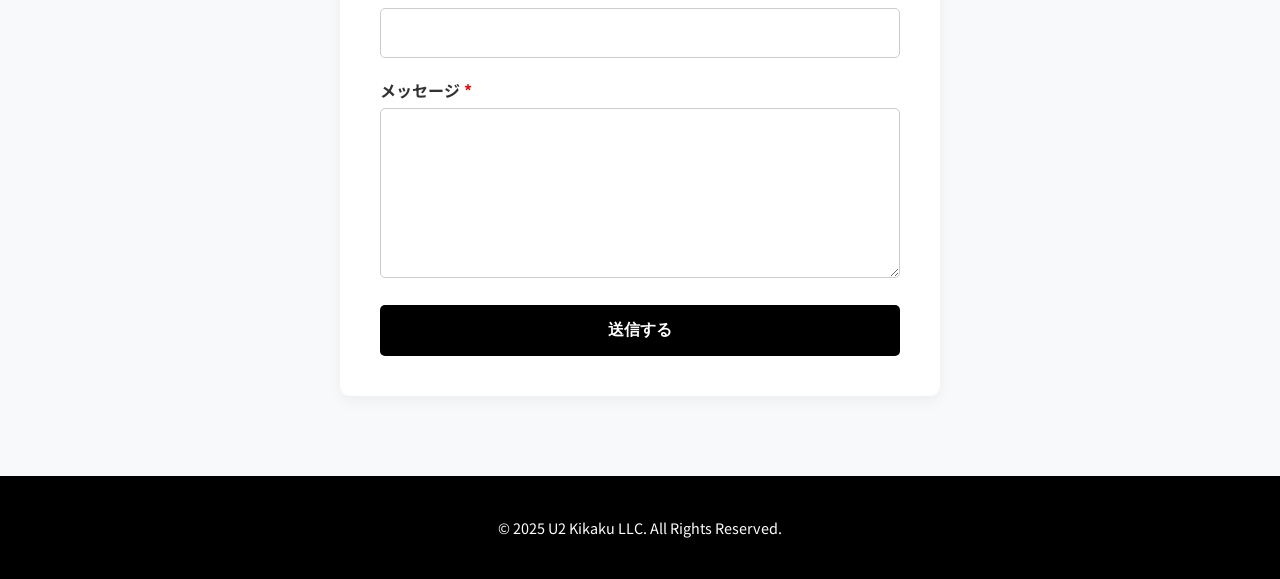
==== commit 19d08f65: "Embed Youtube" ====
--- a/index.html
+++ b/index.html
@@ -73,13 +73,78 @@
         /* Adjusted image style to avoid excessive cropping */
         .service-img {
             width: 100%;
-            height: auto;           /* keep natural aspect ratio on desktop */
+            height: auto;
             display: block;
         }
 
         .service-content { padding: 25px; }
         .service-content h3 { margin-bottom: 15px; color: var(--primary-color); font-size: 1.3rem; }
         .service-content p { line-height: 1.8; color: #555; }
+
+        /* Case Studies - Collapsible */
+        #cases { background: #fff; }
+        .case-item {
+            background: var(--light-bg);
+            border-radius: 10px;
+            margin-bottom: 20px;
+            overflow: hidden;
+            box-shadow: 0 3px 10px rgba(0,0,0,0.05);
+        }
+        .case-item details {
+            cursor: pointer;
+        }
+        .case-item summary {
+            padding: 20px 25px;
+            font-size: 1.2rem;
+            font-weight: bold;
+            background: var(--light-bg);
+            border-left: 5px solid var(--accent-color);
+            list-style: none;
+            display: flex;
+            justify-content: space-between;
+            align-items: center;
+            transition: background 0.3s;
+        }
+        .case-item summary:hover {
+            background: #e9ecef;
+        }
+        .case-item summary::-webkit-details-marker {
+            display: none;
+        }
+        .case-item summary::after {
+            content: '▼';
+            font-size: 0.9rem;
+            color: var(--accent-color);
+            transition: transform 0.3s;
+        }
+        .case-item details[open] summary::after {
+            transform: rotate(180deg);
+        }
+        .case-content {
+            padding: 25px;
+            background: #fff;
+        }
+        .case-content p {
+            margin-bottom: 20px;
+            line-height: 1.8;
+            color: #555;
+        }
+        .youtube-embed {
+            position: relative;
+            padding-bottom: 56.25%; /* 16:9 aspect ratio */
+            height: 0;
+            overflow: hidden;
+            border-radius: 8px;
+            background: #000;
+        }
+        .youtube-embed iframe {
+            position: absolute;
+            top: 0;
+            left: 0;
+            width: 100%;
+            height: 100%;
+            border: none;
+        }
 
         /* About */
         #about { background: #fff; }
@@ -114,8 +179,6 @@
             .about-label { width: 100%; margin-bottom: 5px; }
             .contact-form { padding: 30px 20px; }
 
-            /* On mobile, prevent vertical cropping by constraining max-height
-               and showing full image using object-fit: contain inside a wrapper */
             .service-card {
                 display: flex;
                 flex-direction: column;
@@ -123,8 +186,12 @@
             .service-card img.service-img {
                 max-height: 260px;
                 width: 100%;
-                object-fit: contain;  /* show whole image, may add top/bottom bars */
-                background-color: #000; /* optional: gives a "letterbox" feel */
+                object-fit: contain;
+                background-color: #000;
+            }
+            .case-item summary {
+                font-size: 1rem;
+                padding: 15px 20px;
             }
         }
     </style>
@@ -138,6 +205,7 @@
         </div>
         <nav>
             <a href="#services">事業内容</a>
+            <a href="#cases">導入事例</a>
             <a href="#about">会社概要</a>
             <a href="#contact">お問い合わせ</a>
         </nav>
@@ -174,6 +242,60 @@
         </div>
     </section>
 
+    <section id="cases">
+        <div class="section-title">
+            <h2>導入事例</h2>
+        </div>
+        <p class="section-intro">実際の導入現場から、ライブ配信をご覧いただけます。クリックして展開してください。</p>
+
+        <!-- Case 1 -->
+        <div class="case-item">
+            <details>
+                <summary>事例1：山小屋青苔荘 ライブカメラ</summary>
+                <div class="case-content">
+                    <p>
+                        <strong>場所：</strong>長野県<br>
+                        <strong>用途：</strong>観光プロモーション・登山者向け情報提供<br>
+                        <strong>システム：</strong>Starlink + 4Kカメラ
+                    </p>
+                    <div class="youtube-embed">
+                        <!-- Replace YOUR_CHANNEL_ID_1 with actual YouTube channel ID -->
+                        <iframe 
+                            src="https://www.youtube.com/embed/live_stream?channel=UCrkREbRXzKdmqg1Btjdk1vA" 
+                            allow="accelerometer; autoplay; clipboard-write; encrypted-media; gyroscope; picture-in-picture" 
+                            allowfullscreen
+                            loading="lazy">
+                        </iframe>
+                    </div>
+                </div>
+            </details>
+        </div>
+
+        <!-- Case 2 -->
+        <div class="case-item">
+            <details>
+                <summary>事例2：株式会社ヤマテン　オフィスからの空模様</summary>
+                <div class="case-content">
+                    <p>
+                        <strong>場所：</strong>長野県<br>
+                        <strong>用途：</strong>雲形の確認、天気予報、研究<br>
+                        <strong>システム：</strong>気象センサー + 4Kズームカメラ
+                    </p>
+                    <div class="youtube-embed">
+                        <!-- Replace YOUR_CHANNEL_ID_2 with actual YouTube channel ID -->
+                        <iframe 
+                            src="https://www.youtube.com/embed/live_stream?channel=UCotG2fbKw4ua-vxRZnH2IVQ" 
+                            allow="accelerometer; autoplay; clipboard-write; encrypted-media; gyroscope; picture-in-picture" 
+                            allowfullscreen
+                            loading="lazy">
+                        </iframe>
+                    </div>
+                </div>
+            </details>
+        </div>
+
+    </section>
+
     <section id="about">
         <div class="section-title">
             <h2>会社概要</h2>
@@ -204,7 +326,7 @@
         </p>
         <div class="contact-form">
             <!-- Formspree: replace YOUR_FORM_ID -->
-            <form action="https://formspree.io/f/YOUR_FORM_ID" method="POST">
+            <form action="https://formspree.io/f/xwvewapl" method="POST">
                 <div class="form-group">
                     <label for="name">お名前 <span style="color: red;">*</span></label>
                     <input type="text" id="name" name="お名前" required>
@@ -217,7 +339,6 @@
                     <label for="message">メッセージ <span style="color: red;">*</span></label>
                     <textarea id="message" name="メッセージ" rows="6" required></textarea>
                 </div>
-                <!-- Optional: subject field for Formspree -->
                 <input type="hidden" name="_subject" value="U2企画ホームページからのお問い合わせ">
                 <button type="submit" class="submit-btn">送信する</button>
             </form>
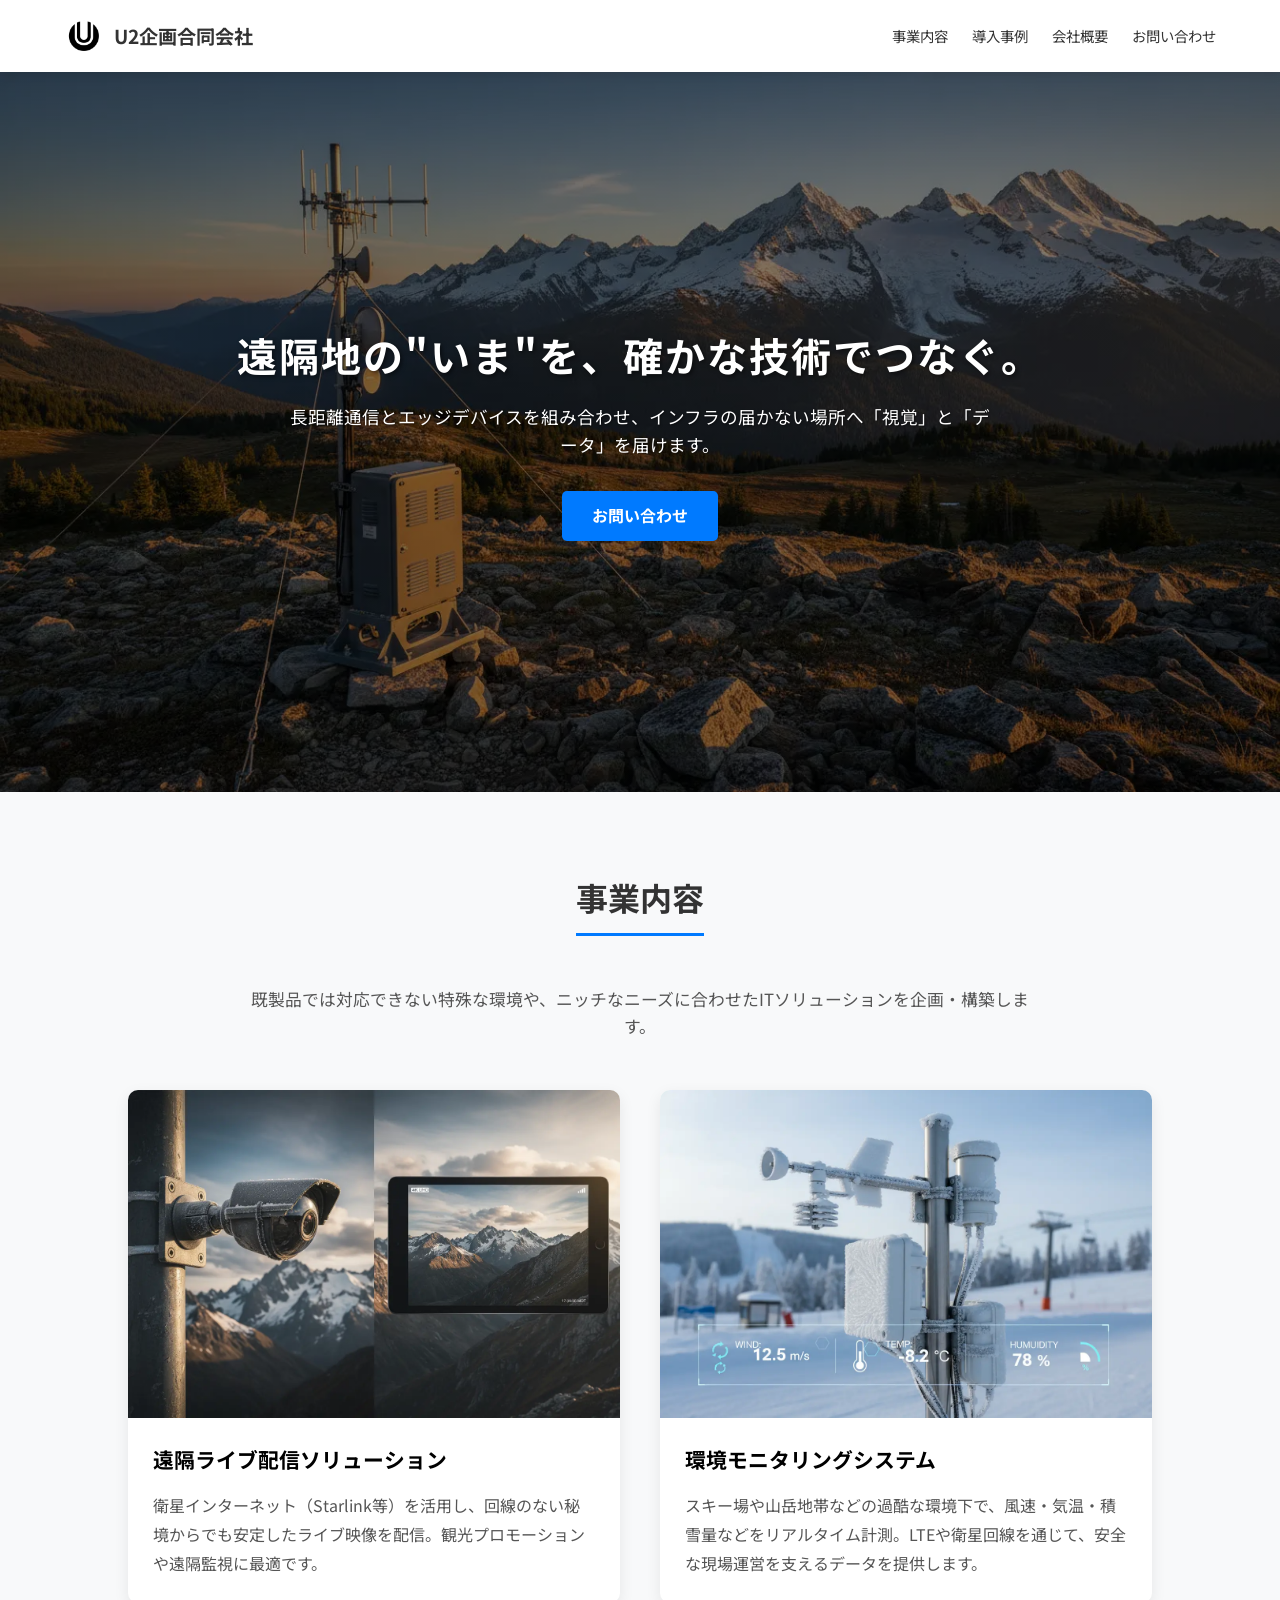
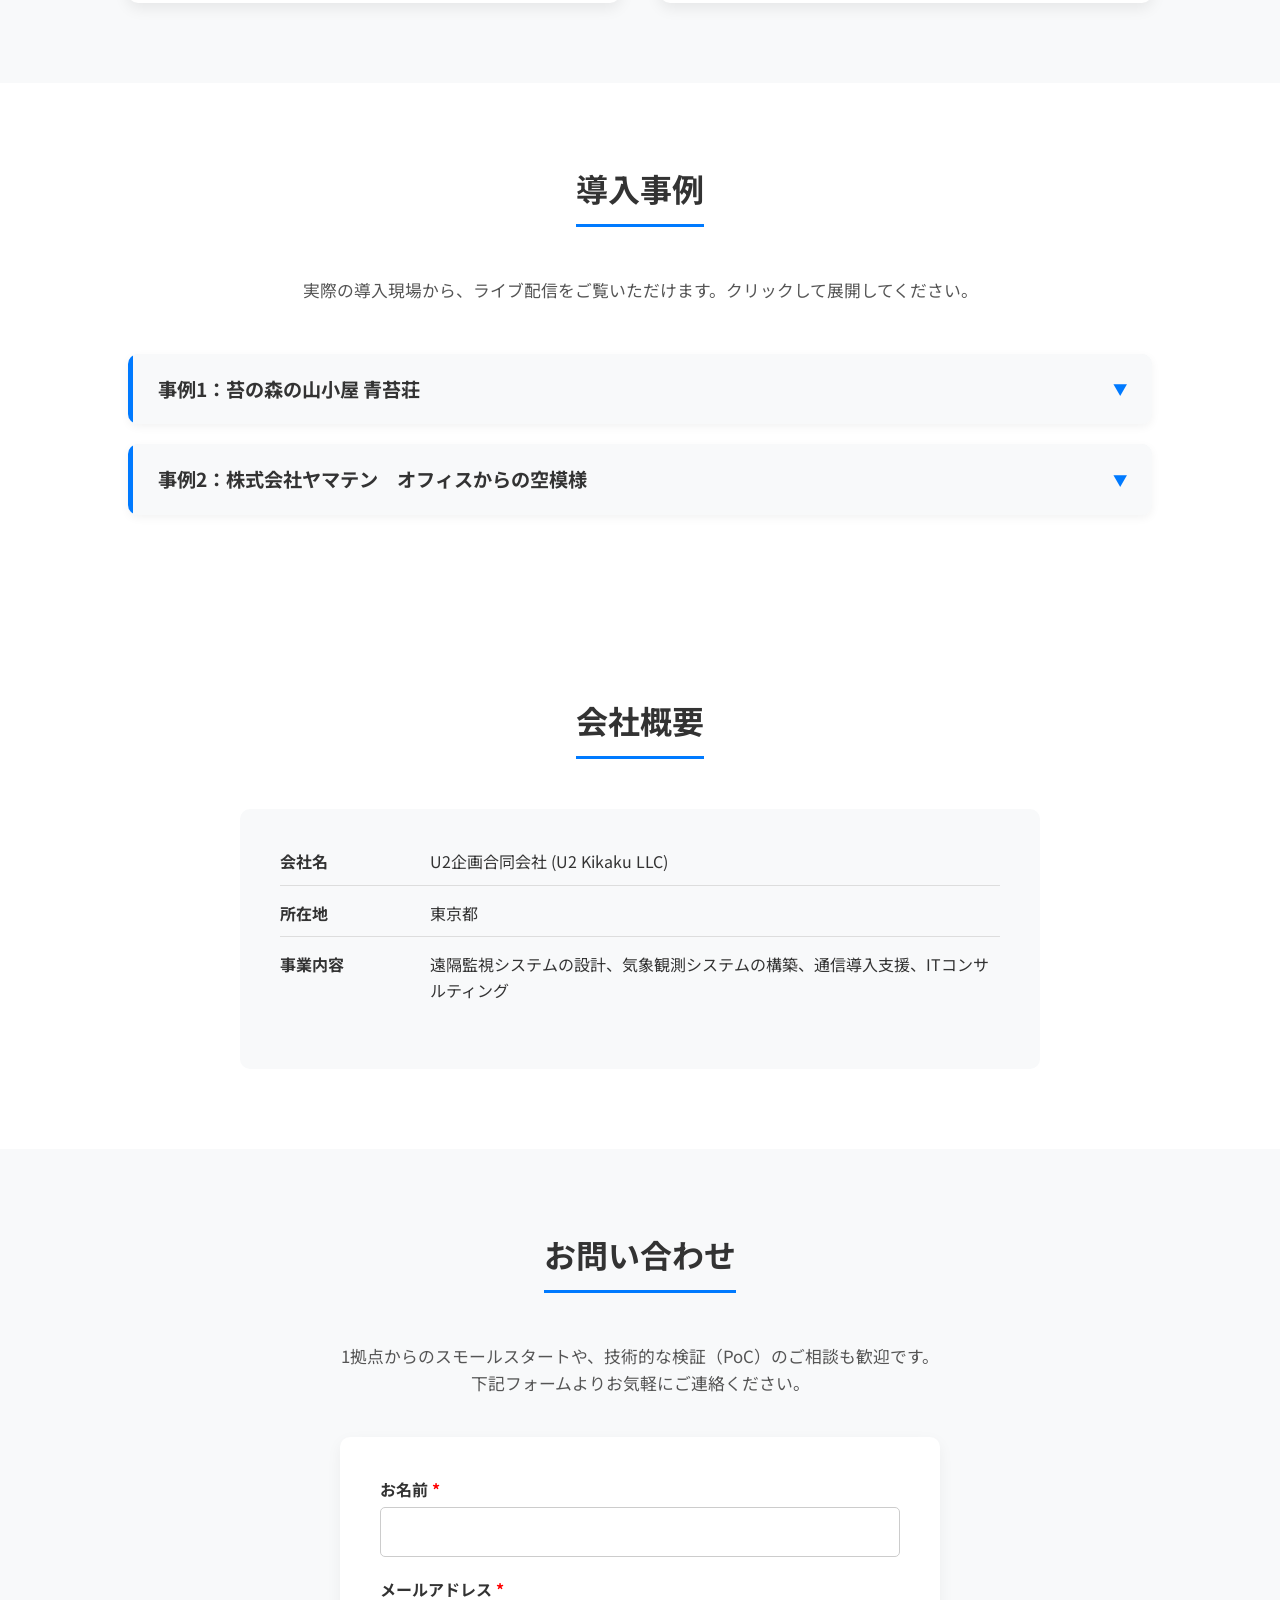
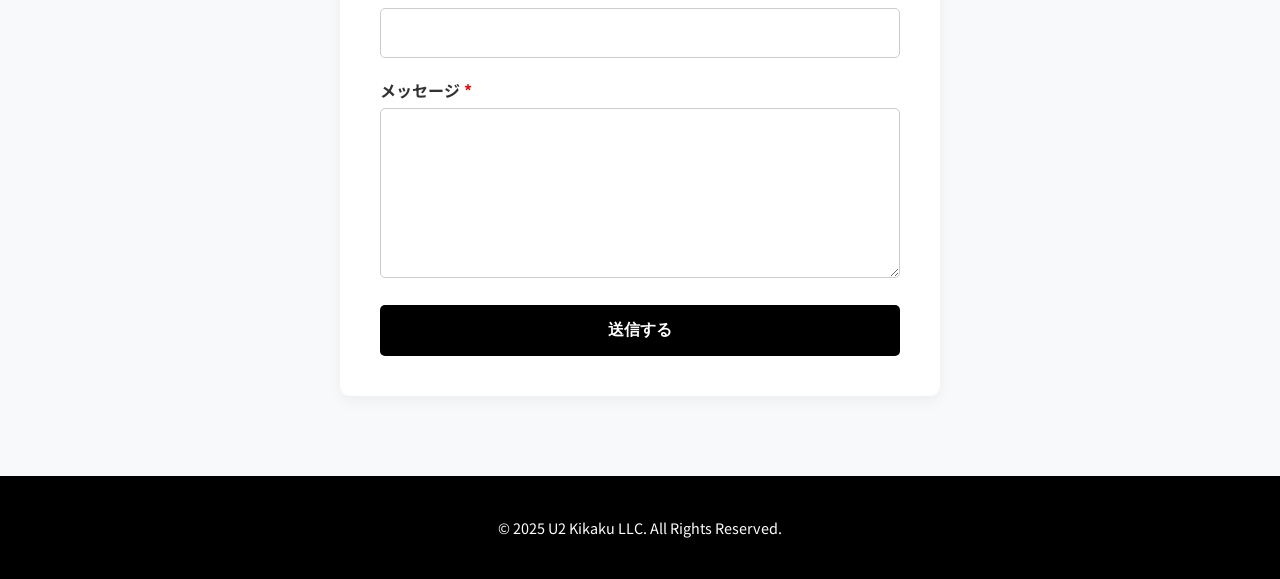
==== commit 4a317e3d: "tweak wording and autoplay" ====
--- a/index.html
+++ b/index.html
@@ -251,7 +251,7 @@
         <!-- Case 1 -->
         <div class="case-item">
             <details>
-                <summary>事例1：山小屋青苔荘 ライブカメラ</summary>
+                <summary>事例1：苔の森の山小屋 青苔荘</summary>
                 <div class="case-content">
                     <p>
                         <strong>場所：</strong>長野県<br>
@@ -261,7 +261,7 @@
                     <div class="youtube-embed">
                         <!-- Replace YOUR_CHANNEL_ID_1 with actual YouTube channel ID -->
                         <iframe 
-                            src="https://www.youtube.com/embed/live_stream?channel=UCrkREbRXzKdmqg1Btjdk1vA" 
+                            src="https://www.youtube.com/embed/live_stream?channel=UCrkREbRXzKdmqg1Btjdk1vA&autoplay=1&mute=1&controls=0" 
                             allow="accelerometer; autoplay; clipboard-write; encrypted-media; gyroscope; picture-in-picture" 
                             allowfullscreen
                             loading="lazy">
@@ -284,7 +284,7 @@
                     <div class="youtube-embed">
                         <!-- Replace YOUR_CHANNEL_ID_2 with actual YouTube channel ID -->
                         <iframe 
-                            src="https://www.youtube.com/embed/live_stream?channel=UCotG2fbKw4ua-vxRZnH2IVQ" 
+                            src="https://www.youtube.com/embed/live_stream?channel=UCotG2fbKw4ua-vxRZnH2IVQ&autoplay=1&mute=1&controls=0" 
                             allow="accelerometer; autoplay; clipboard-write; encrypted-media; gyroscope; picture-in-picture" 
                             allowfullscreen
                             loading="lazy">
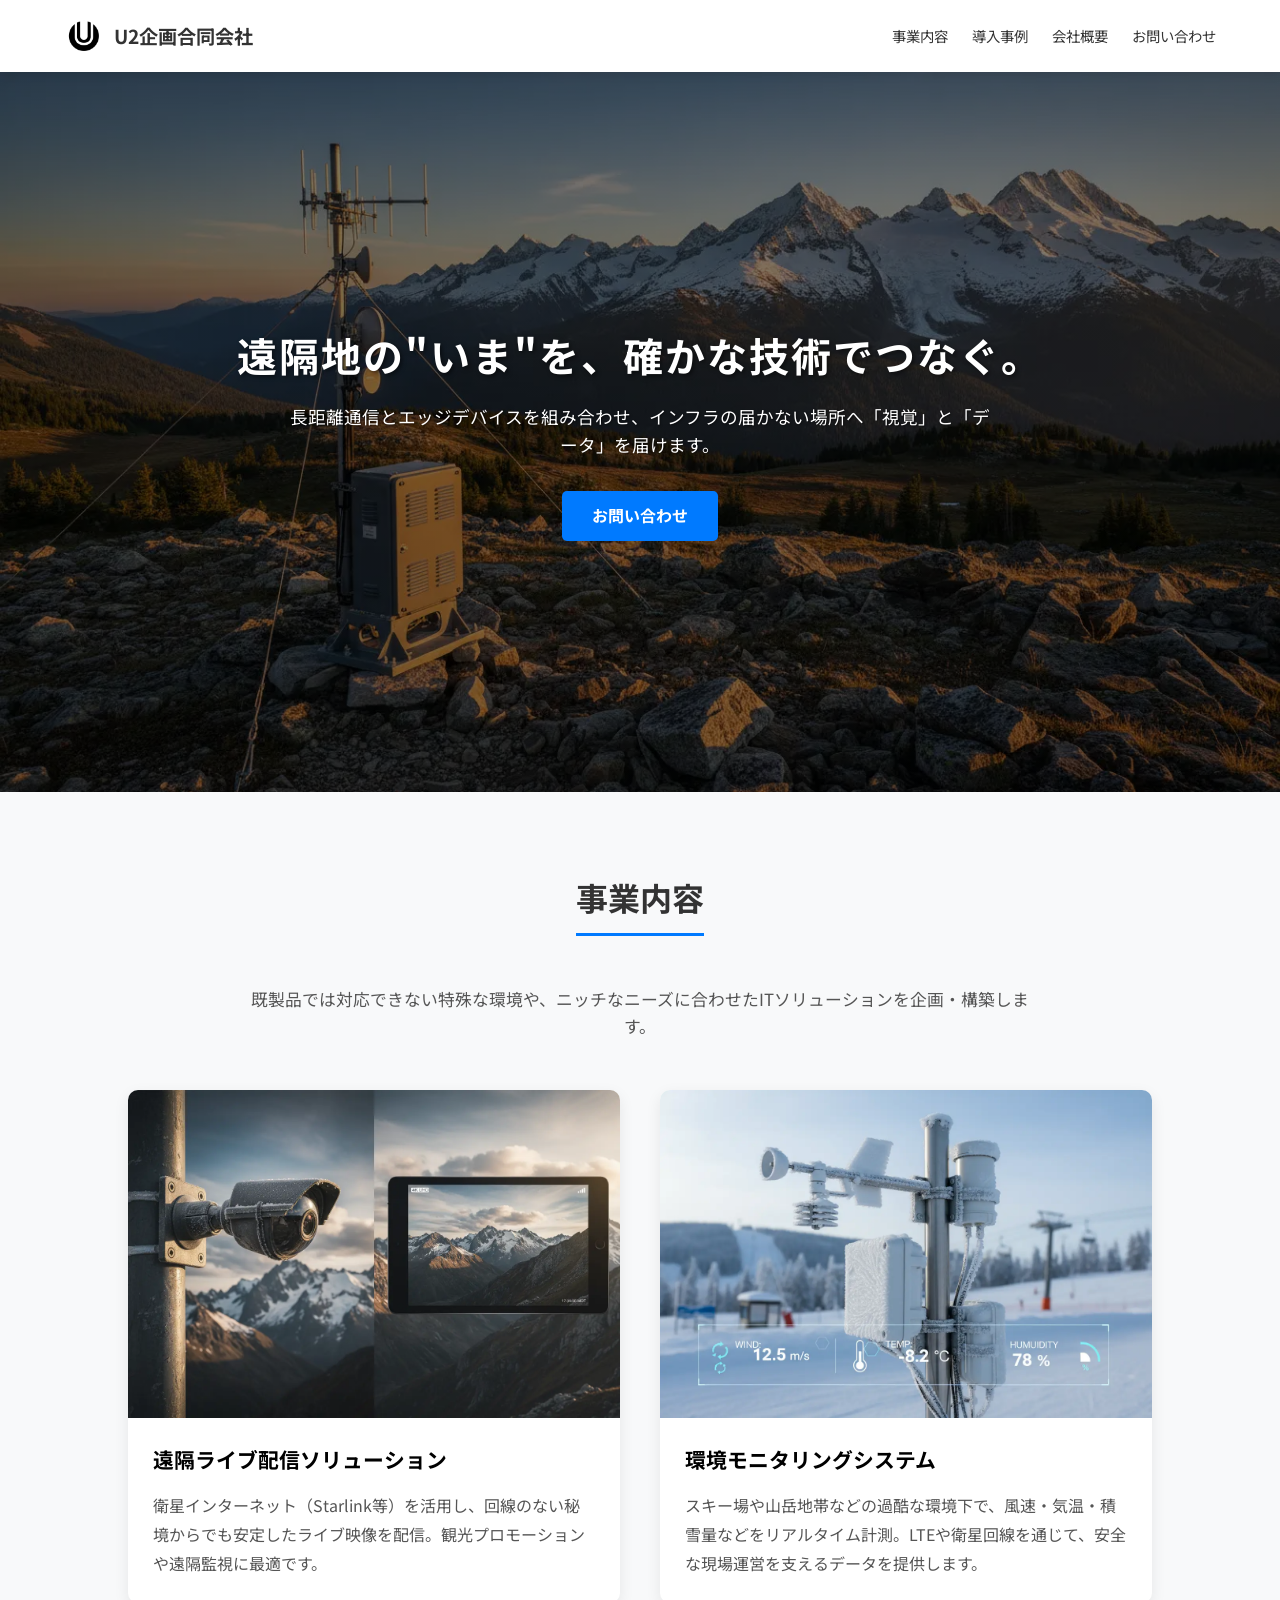
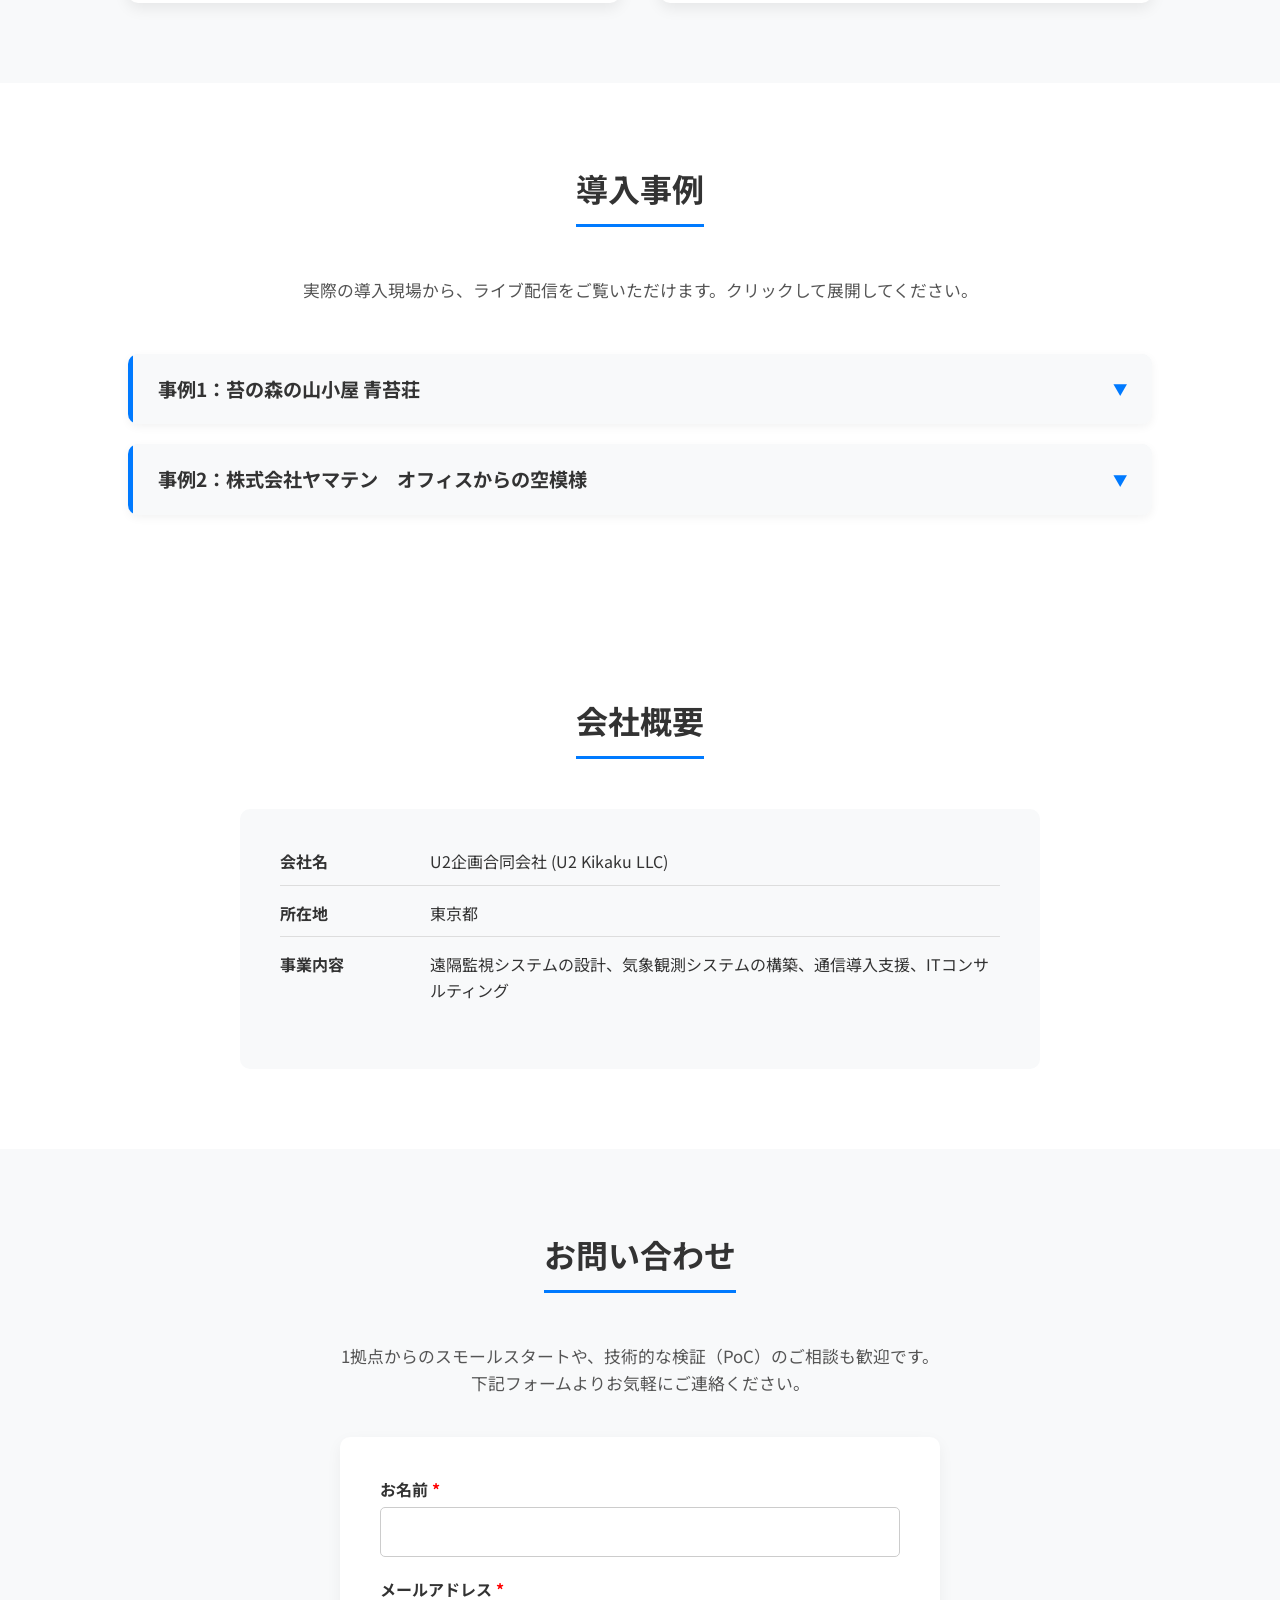
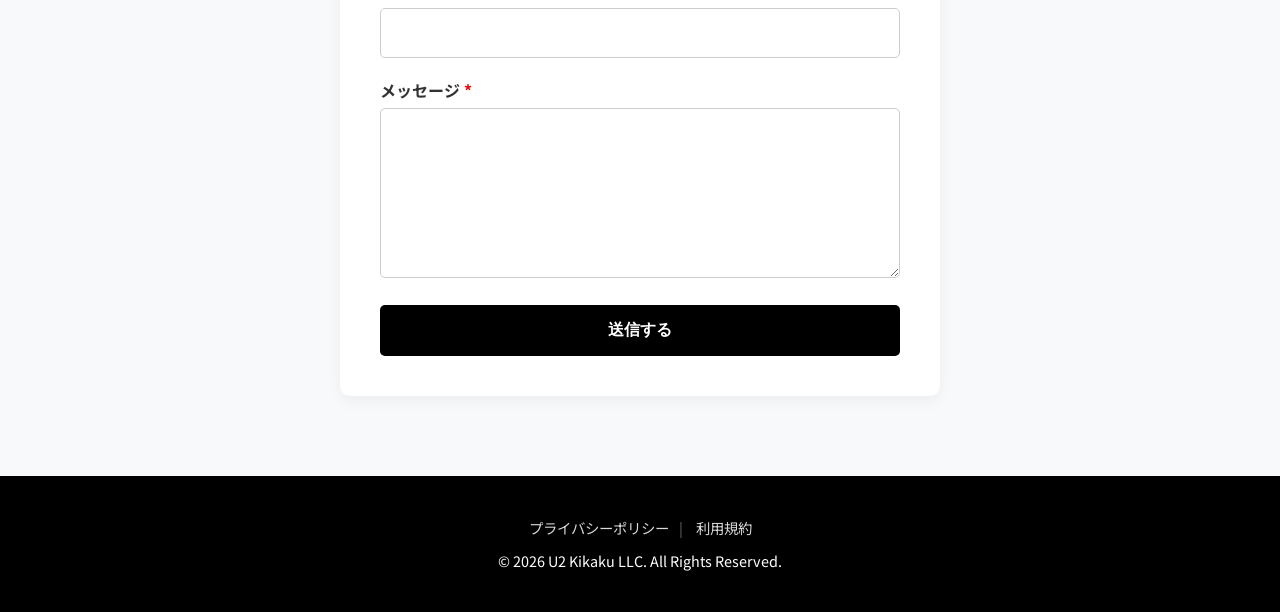
==== commit 6cba0d56: "Add privacy policy and terms of service pages in Japanese The site is the only public surface for th" ====
--- a/index.html
+++ b/index.html
@@ -167,6 +167,11 @@
         .form-note { margin-top: 15px; font-size: 0.85rem; color: #777; text-align: center; }
 
         footer { text-align: center; padding: 40px; background: var(--primary-color); color: #fff; font-size: 0.9rem; }
+        footer a { color: #fff; text-decoration: none; opacity: 0.85; }
+        footer a:hover { opacity: 1; text-decoration: underline; }
+        .footer-links { margin-bottom: 10px; }
+        .footer-links a { margin: 0 10px; }
+        .footer-links span { opacity: 0.4; }
 
         @media (max-width: 768px) {
             header { flex-direction: column; gap: 15px; padding: 1rem; }
@@ -346,7 +351,11 @@
     </section>
 
     <footer>
-        <p>© 2025 U2 Kikaku LLC. All Rights Reserved.</p>
+        <div class="footer-links">
+            <a href="privacy.html">プライバシーポリシー</a><span>|</span>
+            <a href="terms.html">利用規約</a>
+        </div>
+        <p>© 2026 U2 Kikaku LLC. All Rights Reserved.</p>
     </footer>
 
 </body>
